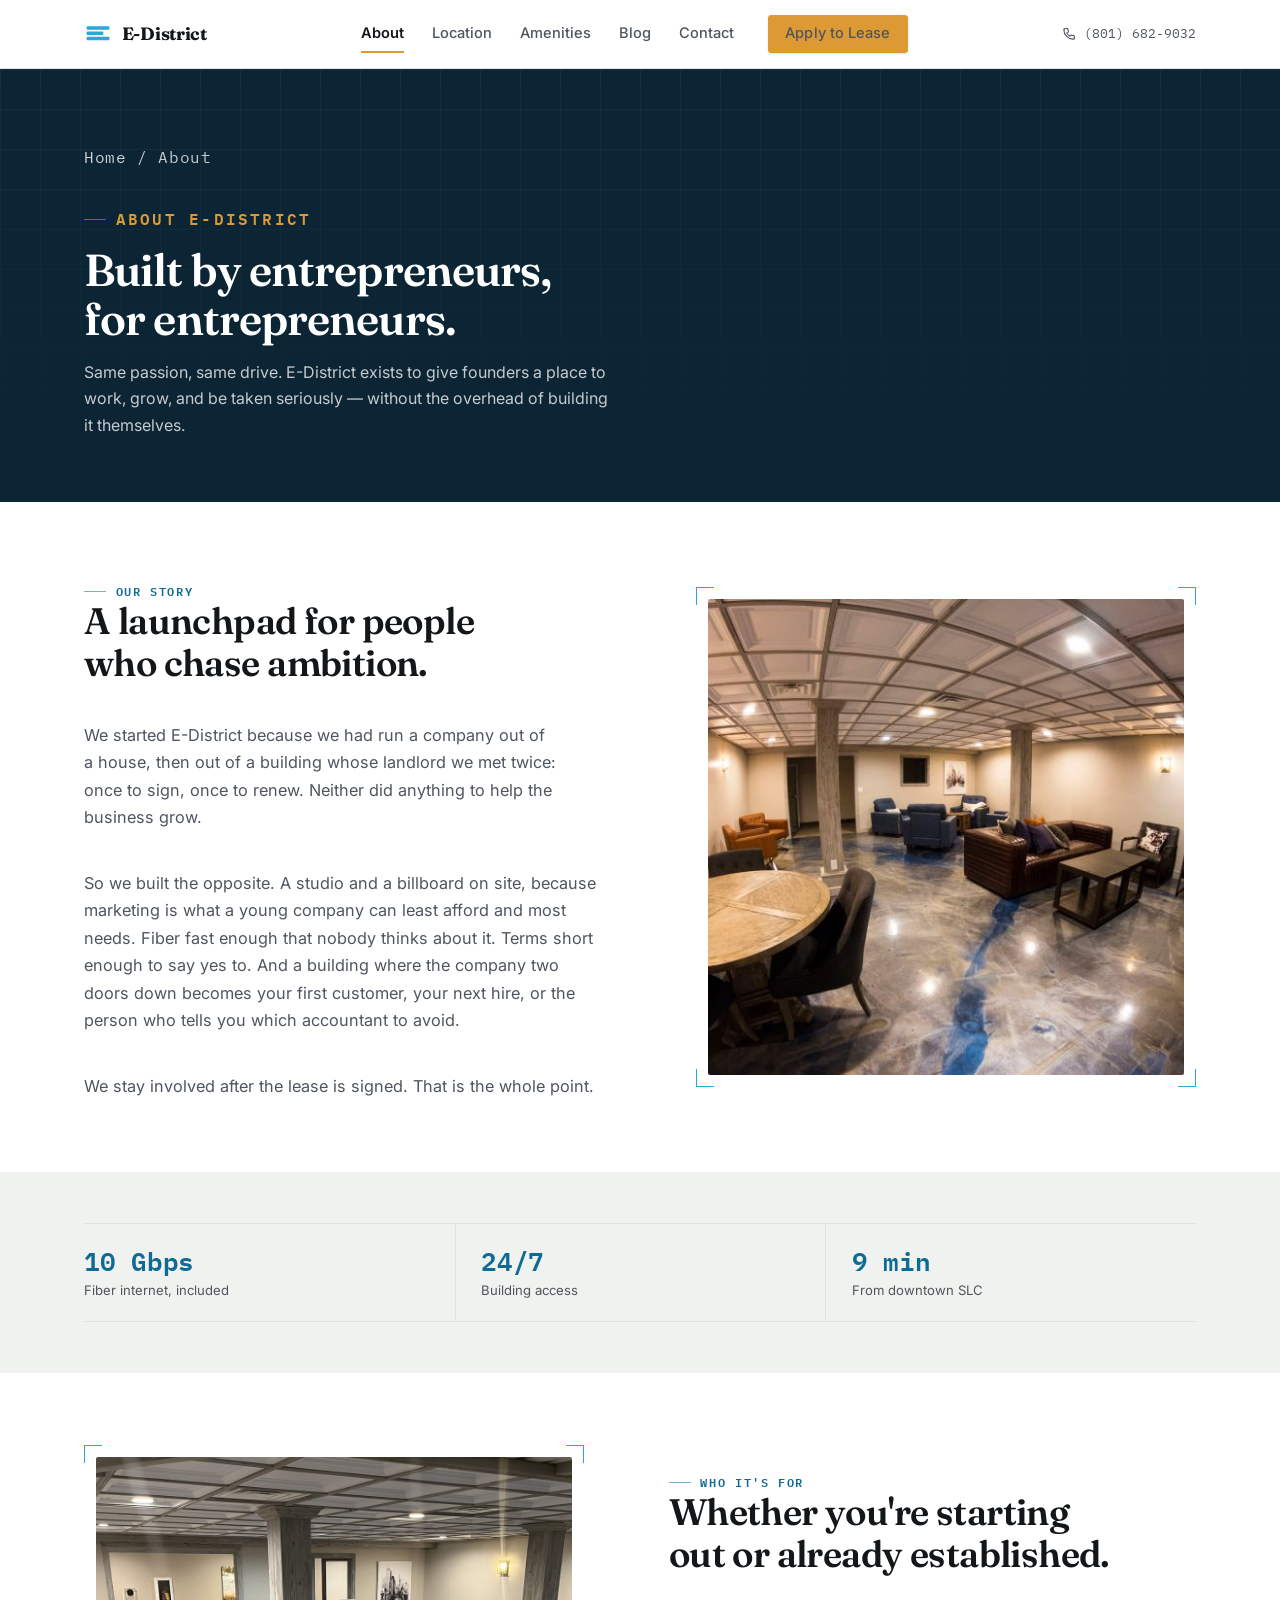
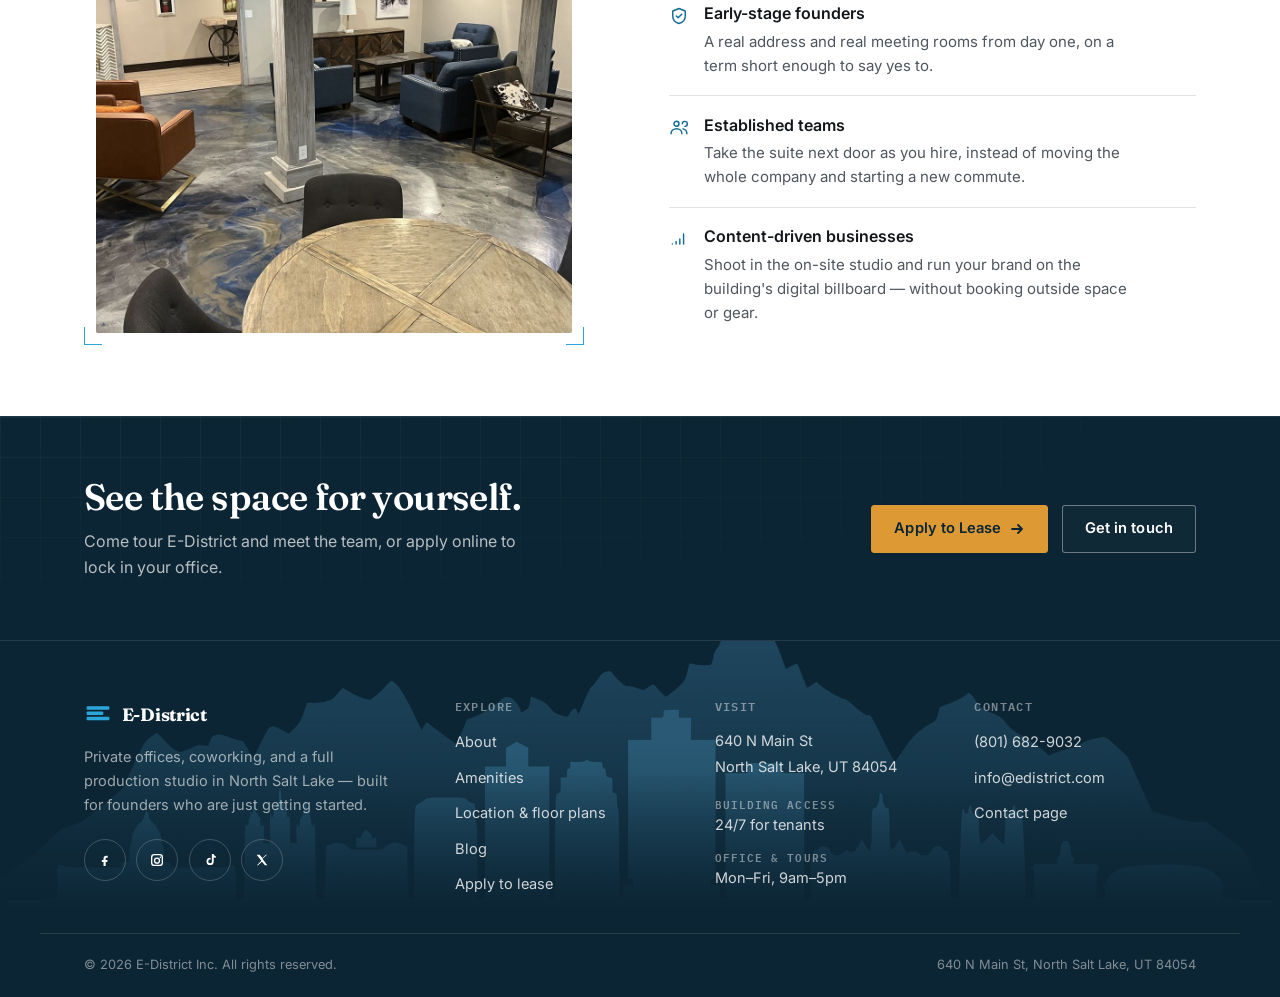
==== about/index.html @ f1ffbae7 "Initial commit: E-District v1 static site Static marketing site for E-District (edistrict.com) — pla" ====
<!DOCTYPE html>
<html lang="en">
<head>
<meta charset="UTF-8">
  <meta name="viewport" content="width=device-width, initial-scale=1.0">
  <title>About Us | E-District</title>
  <meta name="description" content="E-District was created by entrepreneurs, for entrepreneurs — a North Salt Lake launchpad with fiber internet, marketing support, and flexible-term office space.">
  <link rel="canonical" href="https://edistrict.com/about/">
  <meta property="og:type" content="website">
  <meta property="og:site_name" content="E-District">
  <meta property="og:title" content="About Us | E-District">
  <meta property="og:description" content="E-District was created by entrepreneurs, for entrepreneurs — a North Salt Lake launchpad with fiber internet, marketing support, and flexible-term office space.">
  <meta property="og:url" content="https://edistrict.com/about/">
  <meta property="og:image" content="https://edistrict.com/assets/og-image.jpg">
  <meta name="twitter:card" content="summary_large_image">
  <meta name="twitter:title" content="About Us | E-District">
  <meta name="twitter:description" content="E-District was created by entrepreneurs, for entrepreneurs — a North Salt Lake launchpad with fiber internet, marketing support, and flexible-term office space.">
  <meta name="twitter:image" content="https://edistrict.com/assets/og-image.jpg">
  <link rel="icon" href="/assets/favicon.svg" type="image/svg+xml">
  <link rel="preconnect" href="https://fonts.googleapis.com">
  <link rel="preconnect" href="https://fonts.gstatic.com" crossorigin>
  <link rel="stylesheet" href="/css/styles.css">
  <script src="/js/analytics.js" defer></script>

</head>
<body>
  <a class="skip-link" href="#main">Skip to content</a>
  <header class="site-header">
    <div class="wrap nav">
      <a class="brand" href="/">
        <svg class="brand-mark" viewBox="0 0 32 32" aria-hidden="true">
          <rect x="3" y="19" width="26" height="4" rx="1"/>
          <rect x="3" y="13" width="19" height="4" rx="1"/>
          <rect x="3" y="7" width="26" height="4" rx="1"/>
        </svg>
        <span>E-District</span>
      </a>
      <nav class="nav-links" id="nav-links" aria-label="Primary">
        <a href="/about/" aria-current="page">About</a>
        <a href="/map/">Location</a>
        <a href="/amenities/">Amenities</a>
        <a href="/blog/">Blog</a>
        <a href="/contact/">Contact</a>
        <a class="btn btn-sm btn-primary" href="https://7fvinr5e1xg.typeform.com/to/bxV5G1v6" target="_blank" rel="noopener noreferrer">Apply to Lease</a>
        <a class="nav-panel-phone" href="tel:+18016829032"><svg viewBox="0 0 24 24" fill="none" stroke="currentColor" stroke-width="1.8" stroke-linecap="round" stroke-linejoin="round" aria-hidden="true"><path d="M4 5c0-.6.4-1 1-1h3.2c.5 0 .9.3 1 .8l1 4a1 1 0 0 1-.3 1L7.6 11c1 2.3 2.9 4.2 5.2 5.2l1.2-1.3c.3-.3.7-.4 1-.3l4 1c.5.1.8.5.8 1V20c0 .6-.4 1-1 1h-1C9.6 21 3 14.4 3 6V5Z"/></svg>(801) 682-9032</a>
      </nav>
      <div class="nav-right">
        <a class="nav-phone" href="tel:+18016829032"><svg viewBox="0 0 24 24" fill="none" stroke="currentColor" stroke-width="1.8" stroke-linecap="round" stroke-linejoin="round" aria-hidden="true"><path d="M4 5c0-.6.4-1 1-1h3.2c.5 0 .9.3 1 .8l1 4a1 1 0 0 1-.3 1L7.6 11c1 2.3 2.9 4.2 5.2 5.2l1.2-1.3c.3-.3.7-.4 1-.3l4 1c.5.1.8.5.8 1V20c0 .6-.4 1-1 1h-1C9.6 21 3 14.4 3 6V5Z"/></svg>(801) 682-9032</a>
        <button class="nav-toggle" aria-expanded="false" aria-controls="nav-links" aria-label="Toggle menu">
          <span></span>
        </button>
      </div>
    </div>
  </header>
  <main id="main">
    <section class="page-hero">
      <div class="wrap page-hero-inner">
        <p class="breadcrumb"><a href="/">Home</a> / About</p>
        <p class="spec">ABOUT E-DISTRICT</p>
        <h1 class="h1 h1-page">Built by entrepreneurs, for entrepreneurs.</h1>
        <p>Same passion, same drive. E-District exists to give founders a place to work, grow, and be taken seriously — without the overhead of building it themselves.</p>
      </div>
    </section>

    <section class="section">
      <div class="wrap split">
        <div>
          <p class="spec">OUR STORY</p>
          <h2 class="h2">A launchpad for people who chase ambition.</h2>
          <p class="lede mt-lg">We started E-District because we had run a company out of a house, then out of a building whose landlord we met twice: once to sign, once to renew. Neither did anything to help the business grow.</p>
          <p class="lede mt-lg">So we built the opposite. A studio and a billboard on site, because marketing is what a young company can least afford and most needs. Fiber fast enough that nobody thinks about it. Terms short enough to say yes to. And a building where the company two doors down becomes your first customer, your next hire, or the person who tells you which accountant to avoid.</p>
          <p class="lede mt-lg">We stay involved after the lease is signed. That is the whole point.</p>
        </div>
        <div>
          <div class="frame split-media"><div class="frame-c2"></div><img src="/assets/amenities-img/lobby.jpg" alt="E-District breakout lounge with modern furniture" loading="lazy" width="900" height="675"></div>
        </div>
      </div>
    </section>

    <section class="section-tight section-alt">
      <div class="wrap">
        <div class="stat-strip light">
          <div class="stat"><div class="stat-num">10 Gbps</div><div class="stat-label">Fiber internet, included</div></div>
          <div class="stat"><div class="stat-num">24/7</div><div class="stat-label">Building access</div></div>
          <div class="stat"><div class="stat-num">9 min</div><div class="stat-label">From downtown SLC</div></div>
        </div>
      </div>
    </section>

    <section class="section">
      <div class="wrap split reverse">
        <div>
          <p class="spec">WHO IT'S FOR</p>
          <h2 class="h2">Whether you're starting out or already established.</h2>
          <div class="value-list">
            <div class="value-item">
              <svg viewBox="0 0 24 24" fill="none" stroke="currentColor" stroke-width="1.7" stroke-linecap="round" stroke-linejoin="round" aria-hidden="true"><path d="M12 3 4.5 6v6c0 4.6 3.2 7.9 7.5 9 4.3-1.1 7.5-4.4 7.5-9V6L12 3Z"/><path d="m8.7 12 2.2 2.2 4.4-4.4"/></svg>
              <div><h3>Early-stage founders</h3><p>A real address and real meeting rooms from day one, on a term short enough to say yes to.</p></div>
            </div>
            <div class="value-item">
              <svg viewBox="0 0 24 24" fill="none" stroke="currentColor" stroke-width="1.7" stroke-linecap="round" stroke-linejoin="round" aria-hidden="true"><circle cx="9" cy="8" r="3"/><path d="M2.5 20c0-3.6 2.9-6 6.5-6s6.5 2.4 6.5 6"/><path d="M16 8.2a3 3 0 1 1 3.2 3M21.5 20c0-2.9-1.9-5.1-4.6-5.8"/></svg>
              <div><h3>Established teams</h3><p>Take the suite next door as you hire, instead of moving the whole company and starting a new commute.</p></div>
            </div>
            <div class="value-item">
              <svg viewBox="0 0 24 24" fill="none" stroke="currentColor" stroke-width="1.7" stroke-linecap="round" stroke-linejoin="round" aria-hidden="true"><path d="M4 18h.01M8.5 18v-3M13 18v-6M17.5 18V6"/></svg>
              <div><h3>Content-driven businesses</h3><p>Shoot in the on-site studio and run your brand on the building&#39;s digital billboard — without booking outside space or gear.</p></div>
            </div>
          </div>
        </div>
        <div>
          <div class="frame split-media"><div class="frame-c2"></div><img src="/assets/common-area.jpg" alt="Furnished common area at E-District" loading="lazy" width="1400" height="1050"></div>
        </div>
      </div>
    </section>

    <section class="cta-band">
      <div class="wrap cta-band-inner">
        <div>
          <h2 class="h2">See the space for yourself.</h2>
          <p>Come tour E-District and meet the team, or apply online to lock in your office.</p>
        </div>
        <div class="cta-band-ctas">
          <a class="btn btn-primary" href="https://7fvinr5e1xg.typeform.com/to/bxV5G1v6" target="_blank" rel="noopener noreferrer">Apply to Lease<svg viewBox="0 0 16 16" fill="none" stroke="currentColor" stroke-width="1.8" stroke-linecap="round" stroke-linejoin="round" aria-hidden="true"><path d="M3 8h10M9 4l4 4-4 4"/></svg></a>
          <a class="btn btn-outline-light" href="/contact/">Get in touch</a>
        </div>
      </div>
    </section>

  </main>
  <footer class="site-footer">
    <img class="footer-skyline" src="/assets/skyline.png" alt="" loading="lazy" width="2000" height="877">
    <div class="wrap footer-main">
      <div class="footer-grid">
        <div class="footer-brand">
          <a class="brand" href="/">
            <svg class="brand-mark" viewBox="0 0 32 32" aria-hidden="true">
              <rect x="3" y="19" width="26" height="4" rx="1"/>
              <rect x="3" y="13" width="19" height="4" rx="1"/>
              <rect x="3" y="7" width="26" height="4" rx="1"/>
            </svg>
            <span>E-District</span>
          </a>
          <p>Private offices, coworking, and a full production studio in North Salt Lake — built for founders who are just getting started.</p>
          <div class="footer-social">
          <a href="https://www.facebook.com/EDistrictUtah/" target="_blank" rel="noopener noreferrer" aria-label="E-District on Facebook"><svg viewBox="0 0 24 24"><path d="M14.5 8.5H16V5.7c-.3 0-1.2-.1-2.3-.1-2.3 0-3.9 1.4-3.9 4v2.4H7.3v3.1h2.5V21h3.2v-5.9h2.4l.4-3.1h-2.8V10c0-.9.2-1.5 1.5-1.5Z"/></svg></a>
          <a href="https://www.instagram.com/edistrictoffices" target="_blank" rel="noopener noreferrer" aria-label="E-District on Instagram"><svg viewBox="0 0 24 24"><path d="M8 3h8a5 5 0 0 1 5 5v8a5 5 0 0 1-5 5H8a5 5 0 0 1-5-5V8a5 5 0 0 1 5-5Zm0 2a3 3 0 0 0-3 3v8a3 3 0 0 0 3 3h8a3 3 0 0 0 3-3V8a3 3 0 0 0-3-3H8Zm4 3.3A4.7 4.7 0 1 1 7.3 13 4.7 4.7 0 0 1 12 8.3Zm0 2A2.7 2.7 0 1 0 14.7 13 2.7 2.7 0 0 0 12 10.3Zm5-3.6a1.1 1.1 0 1 1-1.1 1.1 1.1 1.1 0 0 1 1.1-1.1Z"/></svg></a>
          <a href="https://www.tiktok.com/@edistrictoffices" target="_blank" rel="noopener noreferrer" aria-label="E-District on Tiktok"><svg viewBox="0 0 24 24"><path d="M15 3h2.6c.2 1.6 1.4 2.9 3.1 3.2v2.6a6 6 0 0 1-3.1-.9v6.3a5.4 5.4 0 1 1-5.4-5.4c.2 0 .5 0 .7.1v2.7a2.7 2.7 0 1 0 1.9 2.6V3Z"/></svg></a>
          <a href="https://twitter.com/EdistrictUtah" target="_blank" rel="noopener noreferrer" aria-label="E-District on Twitter"><svg viewBox="0 0 24 24"><path d="m4 4 7 9.2L4.4 20H6l5.9-5.4L16.5 20H20l-7.4-9.7L19.6 4H18l-5.4 5-4.2-5H4Z"/></svg></a>
          </div>
        </div>
        <div class="footer-col">
          <h2>Explore</h2>
          <ul>
            <li><a href="/about/">About</a></li>
            <li><a href="/amenities/">Amenities</a></li>
            <li><a href="/map/">Location &amp; floor plans</a></li>
            <li><a href="/blog/">Blog</a></li>
            <li><a href="/spaces/">Apply to lease</a></li>
          </ul>
        </div>
        <div class="footer-col">
          <h2>Visit</h2>
          <address>
            640 N Main St<br>
            North Salt Lake, UT 84054
          </address>
          <dl class="hours">
            <dt>Building access</dt><dd>24/7 for tenants</dd>
            <dt>Office &amp; tours</dt><dd>Mon–Fri, 9am–5pm</dd>
          </dl>
        </div>
        <div class="footer-col">
          <h2>Contact</h2>
          <ul>
            <li><a href="tel:+18016829032">(801) 682-9032</a></li>
            <li><a href="mailto:info@edistrict.com">info@edistrict.com</a></li>
            <li><a href="/contact/">Contact page</a></li>
          </ul>
        </div>
      </div>
    </div>
    <div class="wrap footer-bottom">
      <span>&copy; <span data-year>2026</span> E-District Inc. All rights reserved.</span>
      <span>640 N Main St, North Salt Lake, UT 84054</span>
    </div>
  </footer>
  <script src="/js/main.js"></script>
</body>
</html>
---- css/styles.css ----
/* =========================================================
   E-DISTRICT — Design System
   Blueprint-inspired: architectural precision + warm materiality
   ========================================================= */

@import url('https://fonts.googleapis.com/css2?family=Fraunces:opsz,wght@9..144,500;9..144,600;9..144,700&family=Inter:wght@400;500;600;700&family=IBM+Plex+Mono:wght@500;600&display=swap');

:root{
  /* Color */
  --ink: #14171a;
  --ink-soft: #4f565e;
  --ink-faint: #7a8088;
  --paper: #ffffff;
  --paper-alt: #eff2ee;
  --blueprint: #0f6b93;
  --blueprint-bright: #2aa7d8;
  --navy-deep: #0c2534;
  --navy-soft: #123145;
  --amber: #dd9a34;
  --amber-deep: #b87d21;
  --line: #dfe2de;
  --line-strong: #cdd2cc;
  --line-deep: rgba(255,255,255,.14);

  /* Type */
  --font-display: "Fraunces", Georgia, serif;
  --font-body: "Inter", -apple-system, BlinkMacSystemFont, "Segoe UI", sans-serif;
  --font-mono: "IBM Plex Mono", "SFMono-Regular", Menlo, monospace;

  /* Layout */
  --max: 1200px;
  --max-narrow: 780px;
  --gutter: clamp(1.25rem, 3.6vw, 2.75rem);
  --radius: 3px;
  --radius-lg: 5px;
  --header-h: 68px;

  /* Rhythm */
  --section-y: clamp(3.25rem, 5.6vw, 5.25rem);
  --section-y-tight: clamp(2.5rem, 4vw, 3.75rem);
  --frame-pad: 12px;
}

/* ---------- Reset ---------- */
*, *::before, *::after{ box-sizing: border-box; }
html{ scroll-behavior: smooth; -webkit-text-size-adjust: 100%; }
@media (prefers-reduced-motion: reduce){
  html{ scroll-behavior: auto; }
  *, *::before, *::after{ animation-duration: .001ms !important; animation-iteration-count: 1 !important; transition-duration: .001ms !important; }
}
body{
  margin: 0;
  min-height: 100vh;
  display: flex; flex-direction: column;
  font-family: var(--font-body);
  color: var(--ink);
  background: var(--paper);
  line-height: 1.62;
  -webkit-font-smoothing: antialiased;
}
img{ max-width: 100%; height: auto; display: block; }
a{ color: inherit; text-decoration: none; }
ul{ margin: 0; padding: 0; list-style: none; }
h1,h2,h3,h4{
  font-family: var(--font-display); font-weight: 600; line-height: 1.1;
  margin: 0; color: var(--ink); text-wrap: balance;
}
p{ margin: 0; text-wrap: pretty; }
button{ font-family: inherit; cursor: pointer; }
input, textarea{ font-family: inherit; font-size: 1rem; }
iframe{ max-width: 100%; }
main{ flex: 1 0 auto; }
.site-header, .site-footer{ flex: none; }

/* Visible keyboard focus everywhere */
a:focus-visible, button:focus-visible, input:focus-visible, textarea:focus-visible{
  outline: 2px solid var(--blueprint-bright);
  outline-offset: 3px;
  border-radius: 2px;
}

.skip-link{
  position: absolute; left: -9999px; top: 0; background: var(--ink); color: #fff;
  padding: .75rem 1.25rem; z-index: 200; font-family: var(--font-body); font-size: .9rem;
}
.skip-link:focus{ left: var(--gutter); top: var(--gutter); }

/* ---------- Layout helpers ---------- */
.wrap{ max-width: var(--max); margin-inline: auto; padding-inline: var(--gutter); }
.wrap-narrow{ max-width: var(--max-narrow); margin-inline: auto; padding-inline: var(--gutter); }
.section{ padding-block: var(--section-y); }
.section-tight{ padding-block: var(--section-y-tight); }
.section-alt{ background: var(--paper-alt); }

/* Hairline transition between two consecutive light sections */
.section:not(.section-alt) + .section:not(.section-alt){ border-top: 1px solid var(--line); }

.section-head{ max-width: 60ch; margin-bottom: clamp(1.85rem, 3.2vw, 2.75rem); }
.section-head .h2{ margin-top: .7rem; }
.section-head p{ color: var(--ink-soft); font-size: 1.05rem; margin-top: .9rem; max-width: 56ch; }
.section-head.center{ text-align: center; }
.section-head.center .spec{ justify-content: center; }

.h1{ font-size: clamp(2.35rem, 4.6vw, 3.7rem); line-height: 1.05; letter-spacing: -0.022em; }
.h1-page{ font-size: clamp(2rem, 3.5vw, 2.95rem); line-height: 1.08; letter-spacing: -0.02em; }
.h2{ font-size: clamp(1.72rem, 2.9vw, 2.3rem); line-height: 1.14; letter-spacing: -0.016em; }
.h3{ font-size: 1.14rem; line-height: 1.3; letter-spacing: -0.005em; }
.lede{ font-size: clamp(1.02rem, 1.25vw, 1.13rem); line-height: 1.68; color: var(--ink-soft); max-width: 52ch; }

/* Eyebrow / spec label */
.spec{
  display: inline-flex; align-items: center; gap: .6rem;
  font-family: var(--font-mono);
  font-size: .73rem; font-weight: 600;
  letter-spacing: .14em; text-transform: uppercase;
  color: var(--blueprint);
  line-height: 1.4;
}
.spec::before{
  content: ""; flex: none; width: 22px; height: 1px;
  background: currentColor; opacity: .55;
}

/* ---------- Buttons ---------- */
.btn{
  display: inline-flex; align-items: center; justify-content: center; gap: .5rem;
  font-family: var(--font-body); font-weight: 600; font-size: .92rem;
  letter-spacing: .002em;
  min-height: 46px;
  padding: .7rem 1.4rem;
  border-radius: var(--radius);
  border: 1.5px solid transparent;
  transition: background-color .16s ease, color .16s ease, border-color .16s ease, box-shadow .16s ease, transform .12s ease;
  white-space: nowrap;
}
.btn:active{ transform: translateY(1px); }
.btn-lg{ min-height: 52px; font-size: .97rem; padding: .8rem 1.7rem; }
.btn-sm{ min-height: 38px; font-size: .86rem; padding: .45rem 1.05rem; }
.btn-primary{
  background: var(--amber); color: var(--navy-deep); border-color: var(--amber);
  box-shadow: 0 1px 2px rgba(12,37,52,.14);
}
.btn-primary:hover{ background: var(--amber-deep); border-color: var(--amber-deep); box-shadow: 0 4px 14px rgba(184,125,33,.28); }
.btn-outline{ background: transparent; color: var(--ink); border-color: var(--line-strong); }
.btn-outline:hover{ background: var(--ink); color: #fff; border-color: var(--ink); }
.btn-outline-light{ background: rgba(255,255,255,.02); color: #fff; border-color: rgba(255,255,255,.38); }
.btn-outline-light:hover{ background: #fff; color: var(--navy-deep); border-color: #fff; }
.btn-ghost{
  background: transparent; color: var(--blueprint);
  padding-inline: 0; border: none; min-height: 0;
}
.btn-ghost:hover{ color: var(--blueprint-bright); }
.btn-ghost svg{ transition: transform .16s ease; }
.btn-ghost:hover svg{ transform: translateX(3px); }
.btn svg{ width: 16px; height: 16px; flex: none; }

.btn-row{ display: flex; gap: .85rem; flex-wrap: wrap; align-items: center; }

/* ---------- Header / Nav ---------- */
/* Note: backdrop-filter lives on a ::before layer, not on .site-header itself.
   filter/backdrop-filter on an ancestor becomes a containing block for
   position:fixed descendants (e.g. the mobile .nav-links panel), which would
   pull that panel into the header's small blurred compositing layer and make
   it translucent. Keeping .site-header filter-free avoids that. */
.site-header{
  position: sticky; top: 0; z-index: 100;
  border-bottom: 1px solid var(--line);
  transition: border-color .2s ease;
}
.site-header::before{
  content: "";
  position: absolute; inset: 0; z-index: -1;
  background: rgba(255,255,255,.9);
  backdrop-filter: saturate(150%) blur(10px);
  transition: box-shadow .2s ease;
}
.site-header.is-scrolled::before{ box-shadow: 0 1px 18px rgba(12,37,52,.09); }

.nav{
  display: flex; align-items: center; justify-content: space-between;
  gap: 1.5rem;
  min-height: var(--header-h);
}
.brand{
  display: flex; align-items: center; gap: .6rem;
  font-family: var(--font-display); font-weight: 700; font-size: 1.12rem;
  letter-spacing: -0.015em; color: var(--ink); flex: none;
}
.brand-mark{ width: 28px; height: 28px; flex: none; }
.brand-mark rect{ fill: var(--blueprint-bright); }

.nav-links{ display: flex; align-items: center; gap: 1.75rem; }
.nav-links a{
  font-size: .915rem; font-weight: 500; color: var(--ink-soft);
  position: relative; padding-block: .35rem;
  transition: color .15s ease;
}
.nav-links a:hover{ color: var(--ink); }
.nav-links a::after{
  content: ""; position: absolute; left: 0; right: 0; bottom: -2px; height: 2px;
  background: var(--amber); transform: scaleX(0); transform-origin: left;
  transition: transform .18s ease;
}
.nav-links a:hover::after{ transform: scaleX(1); }
.nav-links a[aria-current="page"]{ color: var(--ink); font-weight: 600; }
.nav-links a[aria-current="page"]::after{ transform: scaleX(1); }
.nav-links .btn::after{ display: none; }
.nav-links .btn{ margin-left: .35rem; }

.nav-right{ display: flex; align-items: center; gap: 1.25rem; flex: none; }
.nav-phone{
  font-family: var(--font-mono); font-size: .84rem; color: var(--ink-soft);
  display: flex; align-items: center; gap: .45rem; white-space: nowrap;
  transition: color .15s ease;
}
.nav-phone:hover{ color: var(--ink); }
.nav-phone svg{ width: 15px; height: 15px; flex: none; }

.nav-toggle{
  display: none; background: none; border: none; padding: .4rem;
  width: 42px; height: 42px; align-items: center; justify-content: center;
  margin-right: -.4rem;
}
.nav-toggle span, .nav-toggle span::before, .nav-toggle span::after{
  content: ""; display: block; width: 22px; height: 2px; background: var(--ink); position: relative;
  transition: transform .2s ease, opacity .2s ease;
}
.nav-toggle span::before{ position: absolute; top: -7px; }
.nav-toggle span::after{ position: absolute; top: 7px; }
.nav-toggle[aria-expanded="true"] span{ background: transparent; }
.nav-toggle[aria-expanded="true"] span::before{ transform: translateY(7px) rotate(45deg); }
.nav-toggle[aria-expanded="true"] span::after{ transform: translateY(-7px) rotate(-45deg); }

@media (max-width: 1000px){
  .nav-links{ gap: 1.35rem; }
  .nav-links a{ font-size: .88rem; }
}
@media (max-width: 900px){
  :root{ --header-h: 62px; }
  .nav-links{
    position: fixed; inset: var(--header-h) 0 0 0; background: var(--paper);
    flex-direction: column; align-items: stretch; gap: 0;
    padding: 1.25rem var(--gutter) 2rem;
    overflow-y: auto;
    transform: translateY(-8px); opacity: 0; visibility: hidden;
    transition: opacity .18s ease, transform .18s ease, visibility .18s;
    border-top: 1px solid var(--line);
  }
  .nav-links.is-open{ transform: translateY(0); opacity: 1; visibility: visible; }
  .nav-links a{
    width: 100%; padding-block: .95rem; font-size: 1.02rem; font-weight: 500;
    color: var(--ink); border-bottom: 1px solid var(--line);
  }
  .nav-links a::after{ display: none; }
  .nav-links a[aria-current="page"]{ color: var(--blueprint); }
  .nav-links .btn{ margin: 1.35rem 0 0; width: 100%; }
  .nav-phone{ display: none; }
  .nav-toggle{ display: flex; }
}

/* ---------- Blueprint grid backdrop (shared) ---------- */
.grid-bg::before{
  content: "";
  position: absolute; inset: 0; pointer-events: none;
  background-image:
    linear-gradient(rgba(255,255,255,.05) 1px, transparent 1px),
    linear-gradient(90deg, rgba(255,255,255,.05) 1px, transparent 1px);
  background-size: 44px 44px;
  mask-image: linear-gradient(180deg, rgba(0,0,0,.9), rgba(0,0,0,.12) 78%);
}

/* ---------- Hero ---------- */
.hero{
  position: relative;
  background: var(--navy-deep);
  color: #fff;
  overflow: hidden;
}
.hero::before{
  content: "";
  position: absolute; inset: 0; pointer-events: none;
  background-image:
    linear-gradient(rgba(255,255,255,.055) 1px, transparent 1px),
    linear-gradient(90deg, rgba(255,255,255,.055) 1px, transparent 1px);
  background-size: 44px 44px;
  mask-image: linear-gradient(180deg, rgba(0,0,0,.9), rgba(0,0,0,.1) 78%);
}
.hero-grid{
  position: relative;
  display: grid;
  grid-template-columns: minmax(0, 1.06fr) minmax(0, .94fr);
  gap: clamp(2.25rem, 4.5vw, 4.5rem);
  align-items: center;
  padding-block: clamp(2.75rem, 5.2vw, 4.5rem) clamp(2.5rem, 4.4vw, 3.75rem);
}
.hero h1{ color: #fff; margin-top: .95rem; }
.hero .spec{ color: var(--amber); }
.hero .lede{ color: rgba(255,255,255,.76); margin-top: 1.05rem; max-width: 50ch; }
.hero-ctas{ display: flex; gap: .85rem; margin-top: 1.9rem; flex-wrap: wrap; }
.hero-figure{
  position: relative; width: 100%; max-width: 430px;
  margin-inline-start: auto;
}
/* The hero photo carries its own blueprint-blue rounded frame, so it is used
   flat here rather than inside the corner-mark .frame motif. */
.hero-photo{
  width: 100%; height: auto; border-radius: 4px;
}
.hero-badge{
  position: absolute; left: -1.35rem; bottom: -1rem;
  background: var(--amber); color: var(--navy-deep);
  padding: .8rem 1.05rem; border-radius: var(--radius);
  font-family: var(--font-mono); font-size: .71rem; letter-spacing: .04em;
  text-transform: uppercase; line-height: 1.5;
  box-shadow: 0 16px 36px rgba(0,0,0,.38);
  max-width: 200px; margin: 0;
}
.hero-badge strong{
  display: block; margin-top: .15rem;
  font-family: var(--font-display); font-size: 1.32rem; font-weight: 700;
  letter-spacing: -0.01em; text-transform: none;
}

@media (max-width: 940px){
  .hero-grid{
    grid-template-columns: 1fr;
    gap: clamp(1.75rem, 4vw, 2.5rem);
    padding-block: clamp(2rem, 5vw, 2.75rem) clamp(2rem, 4vw, 2.75rem);
  }
  .hero-figure{ order: -1; max-width: min(400px, 62%); margin-inline: auto; }
  .hero-badge{ left: -.75rem; bottom: -.85rem; }
  .hero h1{ margin-top: .8rem; }
}
@media (max-width: 560px){
  .hero-figure{ max-width: min(300px, 80%); margin-inline: auto; }
  .hero-ctas .btn{ flex: 1 1 auto; }
  .hero-badge{ max-width: 172px; padding: .7rem .9rem; font-size: .68rem; }
  .hero-badge strong{ font-size: 1.15rem; }
}

/* Simple (non-photo) page hero for interior pages */
.page-hero{
  background: var(--navy-deep); color: #fff; position: relative; overflow: hidden;
}
.page-hero::before{
  content: "";
  position: absolute; inset: 0; pointer-events: none;
  background-image:
    linear-gradient(rgba(255,255,255,.05) 1px, transparent 1px),
    linear-gradient(90deg, rgba(255,255,255,.05) 1px, transparent 1px);
  background-size: 40px 40px;
  mask-image: linear-gradient(180deg, rgba(0,0,0,.85), rgba(0,0,0,.08) 82%);
}
/* .page-hero-inner also carries .wrap, so it must keep the wrap width and
   constrain its children instead — otherwise it centres and falls out of
   alignment with every other section on the page. */
.page-hero-inner{
  position: relative;
  padding-block: clamp(2.5rem, 4.6vw, 4rem) clamp(2.75rem, 5vw, 4.25rem);
}
.page-hero-inner > *{ max-width: 720px; }
.page-hero .spec{ color: var(--amber); }
.page-hero h1{ color: #fff; margin-top: .85rem; }
.page-hero p{
  color: rgba(255,255,255,.76); margin-top: 1rem;
  font-size: clamp(1rem, 1.2vw, 1.09rem); line-height: 1.65; max-width: 56ch;
}
.breadcrumb{
  font-family: var(--font-mono); font-size: .75rem; letter-spacing: .04em;
  color: rgba(255,255,255,.5); margin-bottom: 1.25rem;
}
.breadcrumb a{ color: rgba(255,255,255,.8); }
.breadcrumb a:hover{ color: var(--amber); }

/* ---------- Corner-mark photo frame (signature motif) ---------- */
.frame{
  position: relative;
  padding: var(--frame-pad);
  width: 100%;
}
.frame::before, .frame::after,
.frame .frame-c2::before, .frame .frame-c2::after{
  content: ""; position: absolute; width: 18px; height: 18px; pointer-events: none;
}
.frame::before{ top: 0; left: 0; border-top: 1.5px solid var(--blueprint-bright); border-left: 1.5px solid var(--blueprint-bright); }
.frame::after{ bottom: 0; right: 0; border-bottom: 1.5px solid var(--blueprint-bright); border-right: 1.5px solid var(--blueprint-bright); }
.frame-c2{ position: absolute; inset: 0; }
.frame-c2::before{ top: 0; right: 0; border-top: 1.5px solid var(--blueprint-bright); border-right: 1.5px solid var(--blueprint-bright); }
.frame-c2::after{ bottom: 0; left: 0; border-bottom: 1.5px solid var(--blueprint-bright); border-left: 1.5px solid var(--blueprint-bright); }
.frame img{
  width: 100%; height: 100%;
  object-fit: cover; object-position: center;
  border-radius: 2px; background: var(--paper-alt);
}
.frame.dark::before, .frame.dark::after,
.frame.dark .frame-c2::before, .frame.dark .frame-c2::after{ border-color: var(--amber); }

/* ---------- Stat / spec strip ---------- */
.stat-strip{
  position: relative;
  display: grid; grid-template-columns: repeat(4, minmax(0, 1fr));
  border-top: 1px solid var(--line-deep); border-bottom: 1px solid var(--line-deep);
}
.stat{
  padding: 1.3rem clamp(.9rem, 2vw, 1.6rem);
  border-left: 1px solid var(--line-deep);
}
.stat:first-child{ border-left: none; padding-left: 0; }
.stat-num{
  font-family: var(--font-mono); font-weight: 600;
  font-size: clamp(1.25rem, 2vw, 1.65rem); letter-spacing: -0.01em;
  color: var(--amber); line-height: 1.2;
}
.stat-label{ font-size: .82rem; line-height: 1.45; color: rgba(255,255,255,.68); margin-top: .35rem; }
.stat-strip.light{ border-color: var(--line); }
.stat-strip.light .stat{ border-color: var(--line); }
.stat-strip.light .stat-num{ color: var(--blueprint); }
.stat-strip.light .stat-label{ color: var(--ink-soft); }
@media (max-width: 760px){
  .stat-strip{ grid-template-columns: repeat(2, minmax(0, 1fr)); }
  .stat{ padding-block: 1.05rem; }
  .stat:nth-child(3){ border-left: none; padding-left: 0; }
  .stat:nth-child(n+3){ border-top: 1px solid var(--line-deep); }
  .stat-strip.light .stat:nth-child(n+3){ border-top-color: var(--line); }
}

/* ---------- Value list ---------- */
.value-list{ display: flex; flex-direction: column; gap: 1.1rem; margin-top: 1.75rem; }
.value-item{
  display: flex; gap: .95rem; align-items: flex-start;
  padding-bottom: 1.1rem; border-bottom: 1px solid var(--line);
}
.value-item:last-child{ border-bottom: none; padding-bottom: 0; }
.value-item svg{ width: 20px; height: 20px; flex: none; margin-top: .22rem; color: var(--blueprint); }
.value-item h3{ font-family: var(--font-body); font-weight: 600; font-size: 1rem; line-height: 1.4; }
.value-item p{ color: var(--ink-soft); margin-top: .3rem; font-size: .94rem; line-height: 1.6; max-width: 48ch; }

/* ---------- Two-col feature ---------- */
.split{
  display: grid;
  grid-template-columns: minmax(0, 1fr) minmax(0, 1fr);
  gap: clamp(2.25rem, 4.5vw, 4rem);
  align-items: center;
}
.split-media{
  aspect-ratio: 1 / 1;
  width: 100%; max-width: 500px;
  margin-inline-start: auto;
}
.split.reverse .split-media{ order: 2; margin-inline: 0 auto; }
@media (max-width: 1100px){
  .split-media{ aspect-ratio: 5 / 4; }
}
@media (max-width: 900px){
  .split{ grid-template-columns: 1fr; gap: clamp(1.75rem, 4vw, 2.5rem); }
  .split.reverse .split-media{ order: -1; }
  .split-media{ aspect-ratio: 16 / 9; max-width: 100%; margin-inline: 0; }
}

/* ---------- Card grids ---------- */
.grid-3{
  display: grid; grid-template-columns: repeat(3, minmax(0, 1fr));
  gap: clamp(1.6rem, 2.6vw, 2.25rem) clamp(1.5rem, 2.4vw, 2.1rem);
}
@media (max-width: 900px){ .grid-3{ grid-template-columns: repeat(2, minmax(0, 1fr)); } }
@media (max-width: 600px){ .grid-3{ grid-template-columns: 1fr; gap: 2rem; } }

.amenity-card{ display: flex; flex-direction: column; --frame-pad: 10px; }
.amenity-card .frame{ aspect-ratio: 3 / 2; }
.amenity-card :is(h2, h3){ margin-top: 1.05rem; font-size: 1.08rem; }
.amenity-card p{ color: var(--ink-soft); margin-top: .45rem; font-size: .93rem; line-height: 1.6; max-width: 40ch; }
.amenity-photo{ aspect-ratio: 3 / 2; }

/* ---------- Quotes ---------- */
.quote-grid{
  display: grid; grid-template-columns: repeat(3, minmax(0, 1fr));
  gap: clamp(1.75rem, 3vw, 2.5rem);
}
@media (max-width: 900px){ .quote-grid{ grid-template-columns: 1fr; gap: 1.75rem; } }
.quote-card{
  border-top: 2px solid var(--blueprint-bright);
  padding-top: 1.35rem;
  display: flex; flex-direction: column;
}
.quote-card p{
  font-family: var(--font-display); font-weight: 500;
  font-size: 1.09rem; line-height: 1.55; color: var(--ink);
  letter-spacing: -0.008em; flex: 1;
}
.quote-card cite{
  display: block; margin-top: 1.15rem; font-style: normal;
  font-family: var(--font-mono); font-size: .78rem; letter-spacing: .05em;
  text-transform: uppercase; color: var(--ink-faint);
}

/* ---------- CTA band ---------- */
.cta-band{
  background: var(--navy-deep); color: #fff; position: relative; overflow: hidden;
  border-top: 1px solid rgba(255,255,255,.08);
}
.cta-band::before{
  content: "";
  position: absolute; inset: 0; pointer-events: none;
  background-image: linear-gradient(rgba(255,255,255,.045) 1px, transparent 1px), linear-gradient(90deg, rgba(255,255,255,.045) 1px, transparent 1px);
  background-size: 40px 40px;
  mask-image: radial-gradient(120% 130% at 15% 0%, rgba(0,0,0,.95), rgba(0,0,0,.05) 72%);
}
.cta-band-inner{
  position: relative;
  display: flex; align-items: center; justify-content: space-between;
  gap: clamp(1.75rem, 4vw, 3.5rem); flex-wrap: wrap;
  padding-block: clamp(2.75rem, 4.6vw, 3.9rem);
}
.cta-band h2{ color: #fff; max-width: 22ch; }
.cta-band p{ color: rgba(255,255,255,.7); margin-top: .7rem; max-width: 44ch; font-size: 1rem; line-height: 1.62; }
.cta-band-ctas{ display: flex; gap: .85rem; flex-wrap: wrap; }
@media (max-width: 700px){
  .cta-band-ctas{ width: 100%; }
  .cta-band-ctas .btn{ flex: 1 1 auto; }
}

/* ---------- Footer ---------- */
.site-footer{
  background: var(--navy-deep); color: rgba(255,255,255,.82);
  position: relative; overflow: hidden;
  border-top: 1px solid rgba(255,255,255,.1);
}
/* Decorative skyline sits BEHIND the footer content so it costs no vertical space */
.footer-skyline{
  position: absolute; top: 0; left: 50%; transform: translateX(-50%);
  width: 100%; min-width: 900px;
  height: clamp(150px, 22vw, 280px);
  object-fit: cover; object-position: 50% 14%;
  opacity: .8; pointer-events: none; user-select: none;
  -webkit-mask-image: linear-gradient(180deg, #000 0%, #000 46%, transparent 97%);
          mask-image: linear-gradient(180deg, #000 0%, #000 46%, transparent 97%);
}
.footer-main{ position: relative; padding-block: clamp(2.75rem, 4.6vw, 3.75rem) 2.25rem; }
.footer-grid{
  display: grid;
  grid-template-columns: minmax(0, 1.5fr) repeat(3, minmax(0, 1fr));
  gap: clamp(1.75rem, 3vw, 2.75rem);
}
@media (max-width: 860px){
  .footer-grid{ grid-template-columns: repeat(3, minmax(0, 1fr)); gap: 2.25rem 1.5rem; }
  .footer-brand{ grid-column: 1 / -1; }
}
@media (max-width: 560px){
  .footer-grid{ grid-template-columns: repeat(2, minmax(0, 1fr)); gap: 2rem 1.25rem; }
}
.footer-brand .brand{ color: #fff; }
.footer-brand p{ margin-top: 1rem; font-size: .91rem; line-height: 1.65; color: rgba(255,255,255,.6); max-width: 34ch; }
.footer-social{ display: flex; gap: .65rem; margin-top: 1.35rem; }
.footer-social a{
  width: 42px; height: 42px; border: 1px solid rgba(255,255,255,.2); border-radius: 50%;
  display: flex; align-items: center; justify-content: center;
  transition: border-color .15s, background-color .15s, transform .15s;
}
.footer-social a:hover{ background: var(--amber); border-color: var(--amber); }
.footer-social svg{ width: 16px; height: 16px; fill: #fff; }
.footer-social a:hover svg{ fill: var(--navy-deep); }
.footer-col h2{
  font-family: var(--font-mono); font-size: .72rem; letter-spacing: .12em;
  color: rgba(255,255,255,.45); text-transform: uppercase; margin: 0 0 1.05rem;
  font-weight: 600;
}
.footer-col ul{ display: flex; flex-direction: column; gap: .6rem; }
.footer-col a{ font-size: .91rem; color: rgba(255,255,255,.8); transition: color .15s ease; }
.footer-col a:hover{ color: var(--amber); }
.footer-col address{ font-style: normal; font-size: .91rem; line-height: 1.75; color: rgba(255,255,255,.8); }
.footer-bottom{
  position: relative;
  border-top: 1px solid rgba(255,255,255,.12);
  padding-block: 1.3rem;
  display: flex; justify-content: space-between; gap: .75rem 1.5rem; flex-wrap: wrap;
  font-size: .8rem; color: rgba(255,255,255,.48);
}

/* ---------- Map / embed ---------- */
.map-embed{
  position: relative; width: 100%; aspect-ratio: 4 / 3;
  border: 1px solid var(--line); border-radius: var(--radius); overflow: hidden;
  background: var(--paper-alt);
}
.map-embed iframe{ position: absolute; inset: 0; width: 100%; height: 100%; border: 0; }
.map-embed-wide{ aspect-ratio: 21 / 9; max-height: 460px; }
@media (max-width: 860px){
  .map-embed{ aspect-ratio: 4 / 3; }
  .map-embed-wide{ aspect-ratio: 16 / 10; max-height: 340px; }
}

/* ---------- Floor plans ---------- */
.floor-tabs{ display: flex; gap: .5rem; margin-bottom: 1.35rem; flex-wrap: wrap; }
.floor-tab{
  font-family: var(--font-mono); font-size: .82rem; letter-spacing: .04em;
  padding: .55rem 1.1rem; min-height: 40px;
  border: 1px solid var(--line-strong); background: transparent; color: var(--ink-soft);
  border-radius: var(--radius);
  transition: background-color .15s, color .15s, border-color .15s;
}
.floor-tab:hover{ border-color: var(--ink); color: var(--ink); }
.floor-tab[aria-selected="true"]{ background: var(--ink); color: #fff; border-color: var(--ink); }
.floor-stage{
  border: 1px solid var(--line); border-radius: var(--radius);
  background: var(--paper);
  padding: clamp(1rem, 2.5vw, 1.75rem);
  /* A fixed stage height keeps both plans in the same box, so switching
     floors never shifts the page. */
  height: clamp(230px, 33vw, 480px);
}
.floor-panel{ display: none; height: 100%; }
.floor-panel.is-active{ display: grid; place-items: center; }
.floor-panel img{
  width: auto; height: auto;
  max-width: 100%; max-height: 100%;
  margin-inline: auto; object-fit: contain;
}
.floor-note{ font-family: var(--font-mono); font-size: .76rem; color: var(--ink-faint); margin-top: 1rem; letter-spacing: .03em; }

/* ---------- Contact ---------- */
.contact-grid{
  display: grid; grid-template-columns: minmax(0, .95fr) minmax(0, 1.05fr);
  gap: clamp(2rem, 4vw, 3.5rem);
  align-items: start;
}
@media (max-width: 860px){ .contact-grid{ grid-template-columns: 1fr; } }
.contact-list{ display: flex; flex-direction: column; gap: 1.35rem; margin-top: 1.75rem; }
.contact-list > div{ padding-bottom: 1.35rem; border-bottom: 1px solid var(--line); }
.contact-list > div:last-child{ border-bottom: none; padding-bottom: 0; }
.contact-list dt{
  font-family: var(--font-mono); font-size: .73rem; letter-spacing: .12em;
  text-transform: uppercase; color: var(--ink-faint); font-weight: 600;
}
.contact-list dd{
  margin: .45rem 0 0; font-size: 1.08rem; line-height: 1.5;
  font-family: var(--font-display); font-weight: 600; letter-spacing: -0.01em;
}
.contact-list dd a{ transition: color .15s ease; }
.contact-list dd a:hover{ color: var(--blueprint); }
.contact-list dd.plain{ font-family: var(--font-body); font-weight: 500; font-size: 1rem; }

/* ---------- Steps ---------- */
.step-list{ display: grid; grid-template-columns: repeat(3, minmax(0, 1fr)); gap: clamp(1.5rem, 3vw, 2.25rem); }
@media (max-width: 780px){ .step-list{ grid-template-columns: 1fr; gap: 1.35rem; } }
.step{ border-top: 2px solid var(--line-strong); padding-top: 1.1rem; }
.step-num{ font-family: var(--font-mono); font-size: .78rem; letter-spacing: .12em; color: var(--blueprint); font-weight: 600; }
.step h3{ margin-top: .5rem; font-size: 1.06rem; }
.step p{ color: var(--ink-soft); font-size: .93rem; line-height: 1.6; margin-top: .4rem; }

/* ---------- Blog ---------- */
.post-grid{
  display: grid; grid-template-columns: repeat(3, minmax(0, 1fr));
  gap: clamp(1.85rem, 3vw, 2.5rem) clamp(1.5rem, 2.4vw, 2.1rem);
}
@media (max-width: 900px){ .post-grid{ grid-template-columns: repeat(2, minmax(0, 1fr)); } }
@media (max-width: 600px){ .post-grid{ grid-template-columns: 1fr; gap: 2rem; } }
.post-card{ display: flex; flex-direction: column; height: 100%; --frame-pad: 10px; }
.post-card .frame{ aspect-ratio: 3 / 2; overflow: hidden; }
.post-card .frame img{ transition: transform .35s ease; }
.post-card:hover .frame img{ transform: scale(1.03); }
.post-meta{
  font-family: var(--font-mono); font-size: .74rem; letter-spacing: .07em;
  text-transform: uppercase; color: var(--blueprint); margin-top: 1rem;
}
.post-card :is(h2, h3){ margin-top: .5rem; font-size: 1.06rem; line-height: 1.32; }
.post-card:hover :is(h2, h3){ color: var(--blueprint); }
.post-card p{ color: var(--ink-soft); font-size: .91rem; line-height: 1.6; margin-top: .45rem; max-width: 42ch; }

.featured-post{
  display: grid; grid-template-columns: minmax(0, 1.05fr) minmax(0, .95fr);
  gap: clamp(2rem, 4vw, 3.5rem); align-items: center;
}
@media (max-width: 860px){
  .featured-post{ grid-template-columns: 1fr; gap: 1.75rem; }
  .featured-post .post-card .frame{ aspect-ratio: 16 / 9; }
}
.featured-post .post-card{ --frame-pad: 12px; }
.featured-post .post-card .frame{ aspect-ratio: 4 / 3; }
.featured-post .post-meta{ margin-top: 0; }
.featured-post :is(h2, h3){ font-family: var(--font-display); font-size: clamp(1.45rem, 2.4vw, 1.95rem); line-height: 1.16; letter-spacing: -0.015em; margin-top: .7rem; }
.featured-post .featured-excerpt{ color: var(--ink-soft); margin-top: .85rem; font-size: 1.03rem; line-height: 1.65; max-width: 46ch; }

.filter-row{ display: flex; gap: .5rem; flex-wrap: wrap; margin-bottom: clamp(1.85rem, 3vw, 2.5rem); }
.filter-btn{
  font-family: var(--font-mono); font-size: .78rem; letter-spacing: .04em;
  padding: .45rem 1rem; min-height: 36px;
  border: 1px solid var(--line-strong); background: transparent; color: var(--ink-soft);
  border-radius: 999px;
  transition: background-color .15s, color .15s, border-color .15s;
}
.filter-btn:hover{ border-color: var(--ink); color: var(--ink); }
.filter-btn[aria-pressed="true"]{ background: var(--ink); color: #fff; border-color: var(--ink); }
.post-card[hidden], [data-category][hidden]{ display: none; }

.post-body{ max-width: 66ch; margin-inline: auto; }
.post-body p{ margin-top: 1.25rem; color: var(--ink-soft); font-size: 1.05rem; line-height: 1.75; }
.post-body > p:first-of-type{ font-size: 1.15rem; line-height: 1.65; color: var(--ink); }
.post-body h2{ margin-top: 2.4rem; font-size: clamp(1.3rem, 2vw, 1.55rem); letter-spacing: -0.012em; }
.post-body h2 + p{ margin-top: .85rem; }
.post-body ul{ margin-top: 1.1rem; padding-left: 1.25rem; list-style: disc; }
.post-body li{ margin-top: .5rem; color: var(--ink-soft); line-height: 1.7; }
.post-hero-img{
  margin-top: 0; margin-bottom: 2.25rem;
  aspect-ratio: 16 / 9; max-height: 420px;
}
.post-share{
  display: flex; align-items: center; gap: 1.15rem; flex-wrap: wrap;
  margin-top: 2.75rem; padding-top: 1.75rem; border-top: 1px solid var(--line);
}

/* ---------- Utility ---------- */
.mt-lg{ margin-top: clamp(1.75rem, 3vw, 2.5rem); }
.mt-md{ margin-top: 1.25rem; }
.center{ text-align: center; margin-inline: auto; }
.text-center .lede{ margin-inline: auto; }
.sr-only{ position: absolute; width: 1px; height: 1px; padding: 0; margin: -1px; overflow: hidden; clip: rect(0,0,0,0); border: 0; }

/* ---------- Split order (media wrapper is not a direct grid child) ---------- */
.split.reverse > *:last-child{ order: -1; }
@media (max-width: 900px){
  .split.reverse > *:last-child{ order: 0; }
}

/* ---------- Centered page hero (404) ---------- */
.page-hero-center{ display: flex; align-items: center; min-height: 52vh; }
.page-hero-center .page-hero-inner{ padding-block: clamp(3rem, 6vw, 4.5rem); }

/* ---------- Editorial refinements ---------- */
/* Post hero breaks out wider than the reading measure */
.post-hero-img{
  max-width: none;
  width: min(920px, calc(100vw - 2 * var(--gutter)));
  position: relative; left: 50%; transform: translateX(-50%);
}
@media (max-width: 860px){
  .post-hero-img{ aspect-ratio: 16 / 10; }
}

/* Card imagery stays compact when columns stack */
@media (max-width: 640px){
  .amenity-card .frame,
  .post-card .frame{ aspect-ratio: 16 / 9; }
  .featured-post .post-card .frame{ aspect-ratio: 16 / 10; }
}

/* ---------- Grid column counts: avoid orphan cards on tablet ----------
   A three-item grid keeps three columns down to 640px so it never leaves a
   lone card in a half-empty row; grids with four or more items drop to two.  */
@media (max-width: 900px) and (min-width: 641px){
  .grid-3, .post-grid{ grid-template-columns: repeat(3, minmax(0, 1fr)); gap: 1.6rem 1.25rem; }
  .grid-3:has(> :nth-child(4)),
  .post-grid:has(> :nth-child(4)){ grid-template-columns: repeat(2, minmax(0, 1fr)); gap: 2rem 1.75rem; }
  .amenity-card :is(h2, h3), .post-card :is(h2, h3){ font-size: 1rem; }
  .amenity-card p, .post-card p{ font-size: .88rem; }
}
@media (max-width: 640px) and (min-width: 521px){
  .grid-3, .post-grid{ grid-template-columns: repeat(2, minmax(0, 1fr)); gap: 1.85rem 1.5rem; }
}
@media (max-width: 520px){
  .grid-3, .post-grid{ grid-template-columns: 1fr; gap: 2rem; }
}
@media (min-width: 721px) and (max-width: 900px){
  .quote-grid{ grid-template-columns: repeat(3, minmax(0, 1fr)); gap: 1.5rem; }
  .quote-card p{ font-size: 1rem; }
}

/* ---------- Mobile nav panel extras ---------- */
.nav-panel-phone{ display: none; }
@media (max-width: 900px){
  .nav-links .btn{ min-height: 50px; font-size: .95rem; }
  .nav-links .nav-panel-phone{
    display: inline-flex; align-items: center; gap: .55rem; width: auto;
    margin-top: 1.15rem; min-height: 46px; padding-block: .6rem;
    font-family: var(--font-mono); font-size: .92rem; font-weight: 500;
    color: var(--ink-soft); border-bottom: none;
  }
  .nav-links .nav-panel-phone svg{ width: 16px; height: 16px; flex: none; color: var(--blueprint); }
}

/* Constrained reading column that still aligns with the page grid */
.measure{ max-width: 62ch; }

/* Blog filter empty state */
.filter-empty{
  color: var(--ink-soft); font-size: 1.02rem;
  padding: 2.25rem 0 .5rem;
}
.filter-empty[hidden]{ display: none; }

/* ---------- Footer hours: building access vs staffed hours ---------- */
.footer-col .hours{
  margin: .9rem 0 0;
  display: grid; grid-template-columns: auto; gap: .1rem;
}
.footer-col .hours dt{
  font-family: var(--font-mono); font-size: .68rem; letter-spacing: .1em;
  text-transform: uppercase; color: rgba(255,255,255,.45); font-weight: 600;
  margin-top: .55rem;
}
.footer-col .hours dt:first-child{ margin-top: 0; }
.footer-col .hours dd{ margin: 0; font-size: .91rem; color: rgba(255,255,255,.8); }

/* ---------- Stat strip: adapt when a strip carries three items ---------- */
.stat-strip:not(:has(> :nth-child(4))){ grid-template-columns: repeat(3, minmax(0, 1fr)); }
@media (max-width: 760px){
  .stat-strip:not(:has(> :nth-child(4))) > :last-child{
    grid-column: 1 / -1; border-left: none; padding-left: 0;
  }
}

/* ---------- "Also on site" — confirmed spaces without photography ---------- */
.also{ border-top: 1px solid var(--line); padding-top: clamp(1.5rem, 3vw, 2.25rem); }
.also-head{
  font-family: var(--font-mono); font-size: .73rem; font-weight: 600;
  letter-spacing: .14em; text-transform: uppercase; color: var(--blueprint);
  margin-bottom: 1.1rem;
}
.also-list{
  display: grid; grid-template-columns: repeat(3, minmax(0, 1fr));
  gap: 1rem clamp(1.5rem, 2.4vw, 2.1rem);
}
@media (max-width: 820px){ .also-list{ grid-template-columns: repeat(2, minmax(0, 1fr)); } }
@media (max-width: 560px){ .also-list{ grid-template-columns: 1fr; gap: .9rem; } }
.also-list li{
  font-size: .93rem; line-height: 1.6; color: var(--ink-soft);
  padding-left: 1rem; border-left: 2px solid var(--line-strong);
}
.also-list li strong{ color: var(--ink); font-weight: 600; display: block; }
.also-list li strong{ margin-bottom: .2rem; }
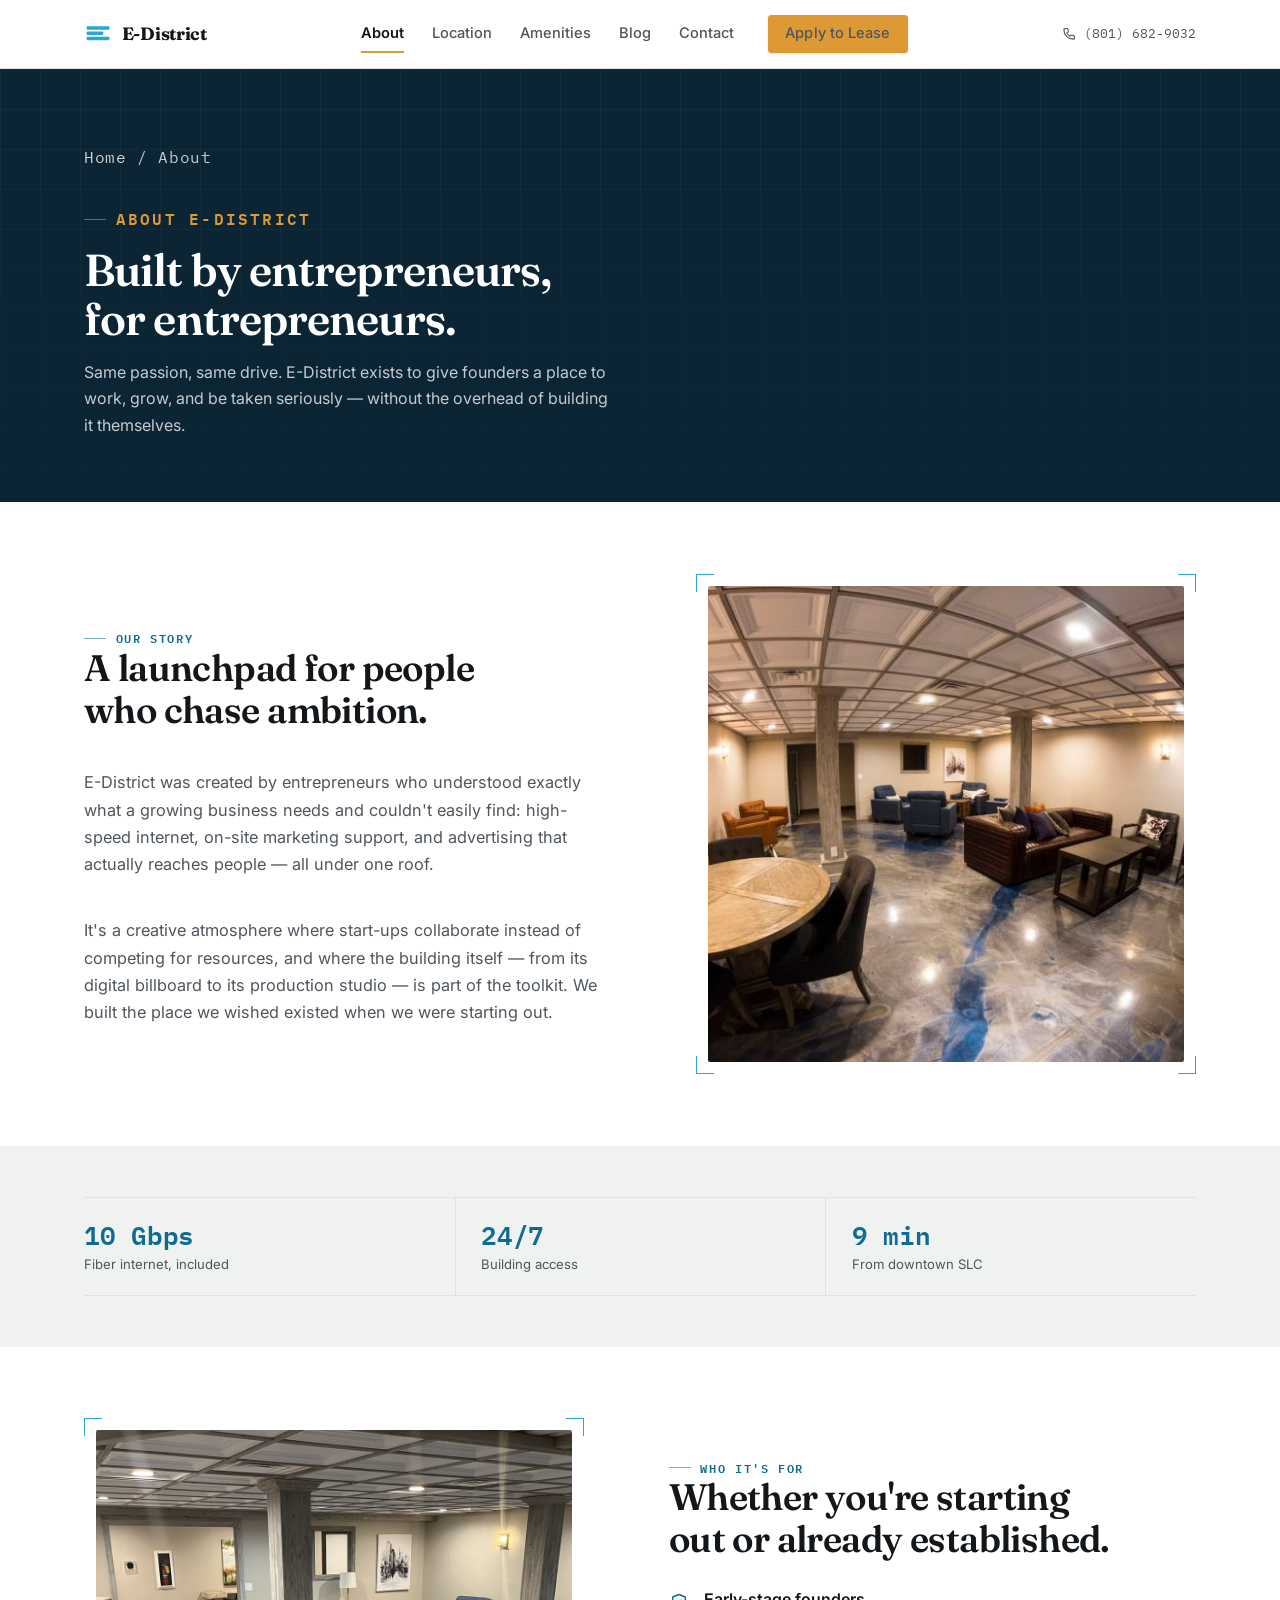
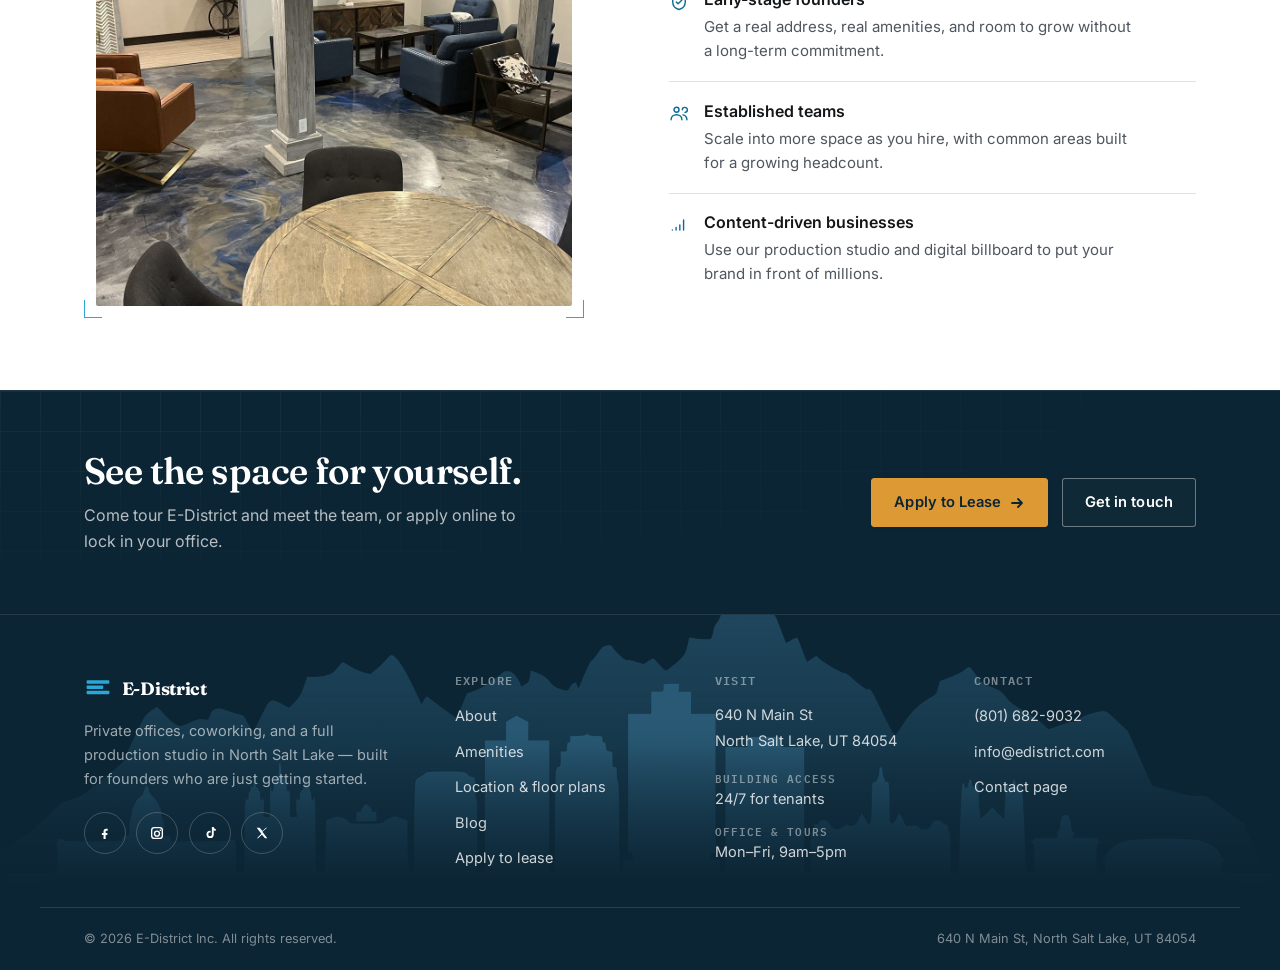
==== commit e5a0b716: "second commit" ====
--- a/about/index.html
+++ b/about/index.html
@@ -16,18 +16,18 @@
   <meta name="twitter:title" content="About Us | E-District">
   <meta name="twitter:description" content="E-District was created by entrepreneurs, for entrepreneurs — a North Salt Lake launchpad with fiber internet, marketing support, and flexible-term office space.">
   <meta name="twitter:image" content="https://edistrict.com/assets/og-image.jpg">
-  <link rel="icon" href="/assets/favicon.svg" type="image/svg+xml">
+  <link rel="icon" href="../assets/favicon.svg" type="image/svg+xml">
   <link rel="preconnect" href="https://fonts.googleapis.com">
   <link rel="preconnect" href="https://fonts.gstatic.com" crossorigin>
-  <link rel="stylesheet" href="/css/styles.css">
-  <script src="/js/analytics.js" defer></script>
+  <link rel="stylesheet" href="../css/styles.css">
+  <script src="../js/analytics.js" defer></script>
 
 </head>
 <body>
   <a class="skip-link" href="#main">Skip to content</a>
   <header class="site-header">
     <div class="wrap nav">
-      <a class="brand" href="/">
+      <a class="brand" href="../index.html">
         <svg class="brand-mark" viewBox="0 0 32 32" aria-hidden="true">
           <rect x="3" y="19" width="26" height="4" rx="1"/>
           <rect x="3" y="13" width="19" height="4" rx="1"/>
@@ -36,11 +36,11 @@
         <span>E-District</span>
       </a>
       <nav class="nav-links" id="nav-links" aria-label="Primary">
-        <a href="/about/" aria-current="page">About</a>
-        <a href="/map/">Location</a>
-        <a href="/amenities/">Amenities</a>
-        <a href="/blog/">Blog</a>
-        <a href="/contact/">Contact</a>
+        <a href="../about/index.html" aria-current="page">About</a>
+        <a href="../map/index.html">Location</a>
+        <a href="../amenities/index.html">Amenities</a>
+        <a href="../blog/index.html">Blog</a>
+        <a href="../contact/index.html">Contact</a>
         <a class="btn btn-sm btn-primary" href="https://7fvinr5e1xg.typeform.com/to/bxV5G1v6" target="_blank" rel="noopener noreferrer">Apply to Lease</a>
         <a class="nav-panel-phone" href="tel:+18016829032"><svg viewBox="0 0 24 24" fill="none" stroke="currentColor" stroke-width="1.8" stroke-linecap="round" stroke-linejoin="round" aria-hidden="true"><path d="M4 5c0-.6.4-1 1-1h3.2c.5 0 .9.3 1 .8l1 4a1 1 0 0 1-.3 1L7.6 11c1 2.3 2.9 4.2 5.2 5.2l1.2-1.3c.3-.3.7-.4 1-.3l4 1c.5.1.8.5.8 1V20c0 .6-.4 1-1 1h-1C9.6 21 3 14.4 3 6V5Z"/></svg>(801) 682-9032</a>
       </nav>
@@ -55,7 +55,7 @@
   <main id="main">
     <section class="page-hero">
       <div class="wrap page-hero-inner">
-        <p class="breadcrumb"><a href="/">Home</a> / About</p>
+        <p class="breadcrumb"><a href="../index.html">Home</a> / About</p>
         <p class="spec">ABOUT E-DISTRICT</p>
         <h1 class="h1 h1-page">Built by entrepreneurs, for entrepreneurs.</h1>
         <p>Same passion, same drive. E-District exists to give founders a place to work, grow, and be taken seriously — without the overhead of building it themselves.</p>
@@ -67,12 +67,11 @@
         <div>
           <p class="spec">OUR STORY</p>
           <h2 class="h2">A launchpad for people who chase ambition.</h2>
-          <p class="lede mt-lg">We started E-District because we had run a company out of a house, then out of a building whose landlord we met twice: once to sign, once to renew. Neither did anything to help the business grow.</p>
-          <p class="lede mt-lg">So we built the opposite. A studio and a billboard on site, because marketing is what a young company can least afford and most needs. Fiber fast enough that nobody thinks about it. Terms short enough to say yes to. And a building where the company two doors down becomes your first customer, your next hire, or the person who tells you which accountant to avoid.</p>
-          <p class="lede mt-lg">We stay involved after the lease is signed. That is the whole point.</p>
+          <p class="lede mt-lg">E-District was created by entrepreneurs who understood exactly what a growing business needs and couldn't easily find: high-speed internet, on-site marketing support, and advertising that actually reaches people — all under one roof.</p>
+          <p class="lede mt-lg">It's a creative atmosphere where start-ups collaborate instead of competing for resources, and where the building itself — from its digital billboard to its production studio — is part of the toolkit. We built the place we wished existed when we were starting out.</p>
         </div>
         <div>
-          <div class="frame split-media"><div class="frame-c2"></div><img src="/assets/amenities-img/lobby.jpg" alt="E-District breakout lounge with modern furniture" loading="lazy" width="900" height="675"></div>
+          <div class="frame split-media"><div class="frame-c2"></div><img src="../assets/amenities-img/lobby.jpg" alt="E-District breakout lounge with modern furniture" loading="lazy" width="900" height="675"></div>
         </div>
       </div>
     </section>
@@ -95,20 +94,20 @@
           <div class="value-list">
             <div class="value-item">
               <svg viewBox="0 0 24 24" fill="none" stroke="currentColor" stroke-width="1.7" stroke-linecap="round" stroke-linejoin="round" aria-hidden="true"><path d="M12 3 4.5 6v6c0 4.6 3.2 7.9 7.5 9 4.3-1.1 7.5-4.4 7.5-9V6L12 3Z"/><path d="m8.7 12 2.2 2.2 4.4-4.4"/></svg>
-              <div><h3>Early-stage founders</h3><p>A real address and real meeting rooms from day one, on a term short enough to say yes to.</p></div>
+              <div><h3>Early-stage founders</h3><p>Get a real address, real amenities, and room to grow without a long-term commitment.</p></div>
             </div>
             <div class="value-item">
               <svg viewBox="0 0 24 24" fill="none" stroke="currentColor" stroke-width="1.7" stroke-linecap="round" stroke-linejoin="round" aria-hidden="true"><circle cx="9" cy="8" r="3"/><path d="M2.5 20c0-3.6 2.9-6 6.5-6s6.5 2.4 6.5 6"/><path d="M16 8.2a3 3 0 1 1 3.2 3M21.5 20c0-2.9-1.9-5.1-4.6-5.8"/></svg>
-              <div><h3>Established teams</h3><p>Take the suite next door as you hire, instead of moving the whole company and starting a new commute.</p></div>
+              <div><h3>Established teams</h3><p>Scale into more space as you hire, with common areas built for a growing headcount.</p></div>
             </div>
             <div class="value-item">
               <svg viewBox="0 0 24 24" fill="none" stroke="currentColor" stroke-width="1.7" stroke-linecap="round" stroke-linejoin="round" aria-hidden="true"><path d="M4 18h.01M8.5 18v-3M13 18v-6M17.5 18V6"/></svg>
-              <div><h3>Content-driven businesses</h3><p>Shoot in the on-site studio and run your brand on the building&#39;s digital billboard — without booking outside space or gear.</p></div>
+              <div><h3>Content-driven businesses</h3><p>Use our production studio and digital billboard to put your brand in front of millions.</p></div>
             </div>
           </div>
         </div>
         <div>
-          <div class="frame split-media"><div class="frame-c2"></div><img src="/assets/common-area.jpg" alt="Furnished common area at E-District" loading="lazy" width="1400" height="1050"></div>
+          <div class="frame split-media"><div class="frame-c2"></div><img src="../assets/common-area.jpg" alt="Furnished common area at E-District" loading="lazy" width="1400" height="1050"></div>
         </div>
       </div>
     </section>
@@ -121,18 +120,18 @@
         </div>
         <div class="cta-band-ctas">
           <a class="btn btn-primary" href="https://7fvinr5e1xg.typeform.com/to/bxV5G1v6" target="_blank" rel="noopener noreferrer">Apply to Lease<svg viewBox="0 0 16 16" fill="none" stroke="currentColor" stroke-width="1.8" stroke-linecap="round" stroke-linejoin="round" aria-hidden="true"><path d="M3 8h10M9 4l4 4-4 4"/></svg></a>
-          <a class="btn btn-outline-light" href="/contact/">Get in touch</a>
+          <a class="btn btn-outline-light" href="../contact/index.html">Get in touch</a>
         </div>
       </div>
     </section>
 
   </main>
   <footer class="site-footer">
-    <img class="footer-skyline" src="/assets/skyline.png" alt="" loading="lazy" width="2000" height="877">
+    <img class="footer-skyline" src="../assets/skyline.png" alt="" loading="lazy" width="2000" height="877">
     <div class="wrap footer-main">
       <div class="footer-grid">
         <div class="footer-brand">
-          <a class="brand" href="/">
+          <a class="brand" href="../index.html">
             <svg class="brand-mark" viewBox="0 0 32 32" aria-hidden="true">
               <rect x="3" y="19" width="26" height="4" rx="1"/>
               <rect x="3" y="13" width="19" height="4" rx="1"/>
@@ -151,11 +150,11 @@
         <div class="footer-col">
           <h2>Explore</h2>
           <ul>
-            <li><a href="/about/">About</a></li>
-            <li><a href="/amenities/">Amenities</a></li>
-            <li><a href="/map/">Location &amp; floor plans</a></li>
-            <li><a href="/blog/">Blog</a></li>
-            <li><a href="/spaces/">Apply to lease</a></li>
+            <li><a href="../about/index.html">About</a></li>
+            <li><a href="../amenities/index.html">Amenities</a></li>
+            <li><a href="../map/index.html">Location &amp; floor plans</a></li>
+            <li><a href="../blog/index.html">Blog</a></li>
+            <li><a href="../spaces/index.html">Apply to lease</a></li>
           </ul>
         </div>
         <div class="footer-col">
@@ -174,7 +173,7 @@
           <ul>
             <li><a href="tel:+18016829032">(801) 682-9032</a></li>
             <li><a href="mailto:info@edistrict.com">info@edistrict.com</a></li>
-            <li><a href="/contact/">Contact page</a></li>
+            <li><a href="../contact/index.html">Contact page</a></li>
           </ul>
         </div>
       </div>
@@ -184,6 +183,6 @@
       <span>640 N Main St, North Salt Lake, UT 84054</span>
     </div>
   </footer>
-  <script src="/js/main.js"></script>
+  <script src="../js/main.js"></script>
 </body>
 </html>
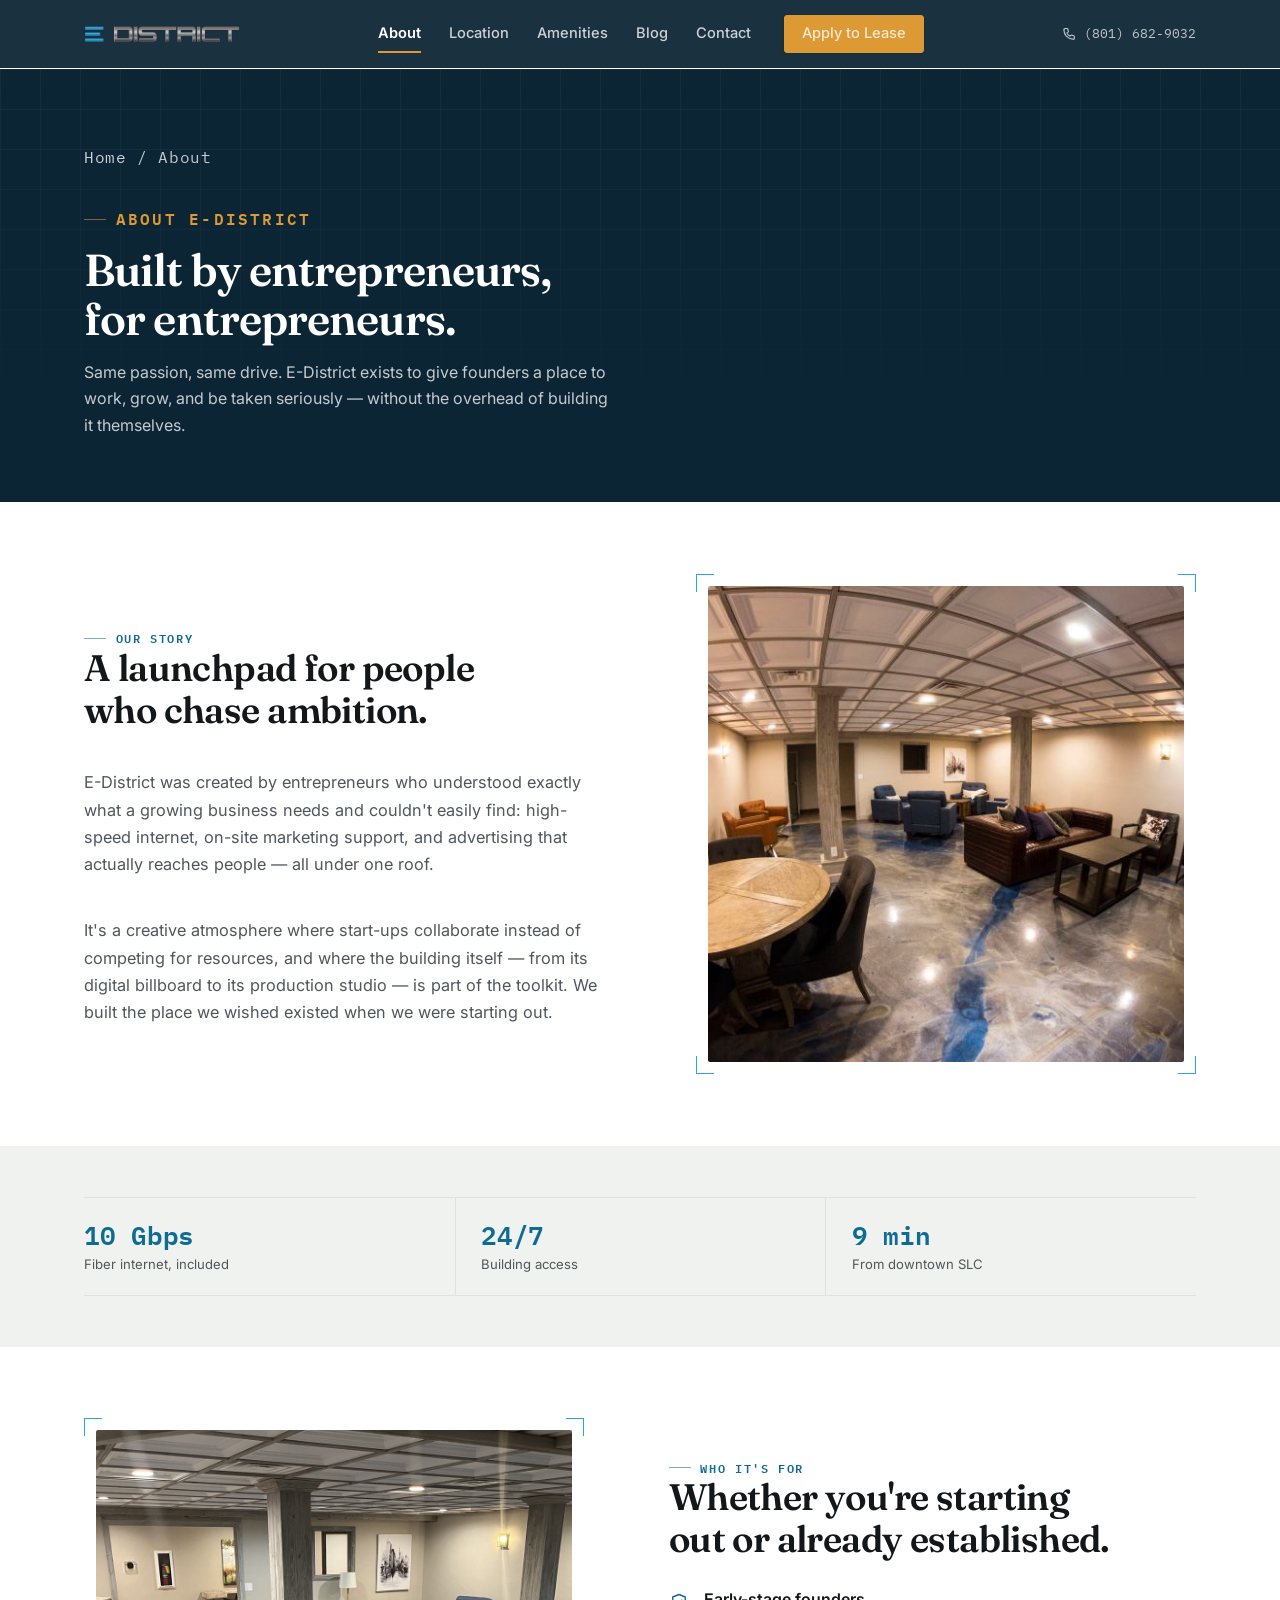
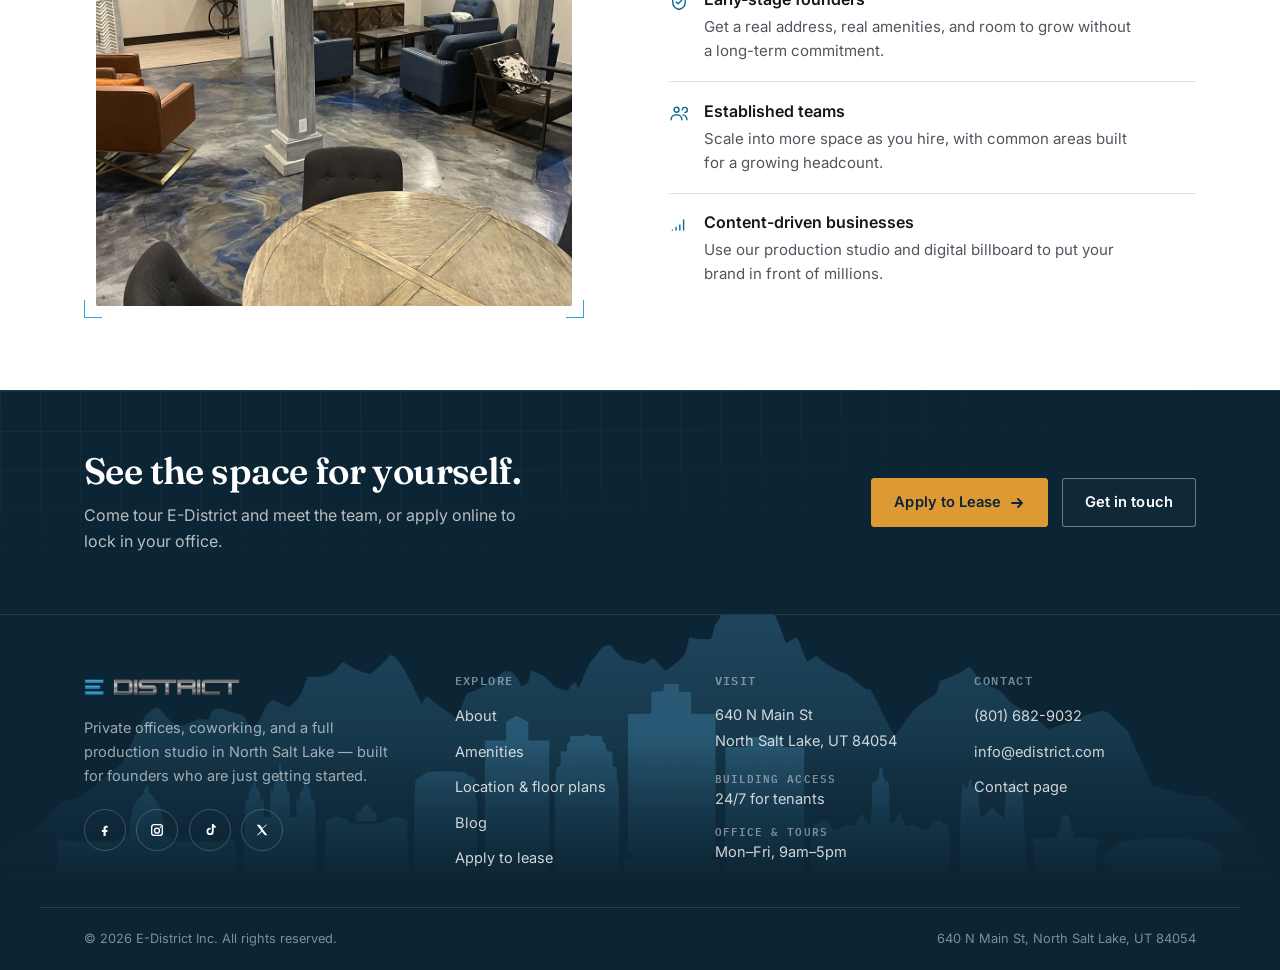
==== commit ec3eb2a5: "3rd commit" ====
--- a/about/index.html
+++ b/about/index.html
@@ -28,12 +28,7 @@
   <header class="site-header">
     <div class="wrap nav">
       <a class="brand" href="../index.html">
-        <svg class="brand-mark" viewBox="0 0 32 32" aria-hidden="true">
-          <rect x="3" y="19" width="26" height="4" rx="1"/>
-          <rect x="3" y="13" width="19" height="4" rx="1"/>
-          <rect x="3" y="7" width="26" height="4" rx="1"/>
-        </svg>
-        <span>E-District</span>
+        <img class="brand-logo" src="../assets/logo.png" alt="E-District" width="192" height="32">
       </a>
       <nav class="nav-links" id="nav-links" aria-label="Primary">
         <a href="../about/index.html" aria-current="page">About</a>
@@ -132,12 +127,7 @@
       <div class="footer-grid">
         <div class="footer-brand">
           <a class="brand" href="../index.html">
-            <svg class="brand-mark" viewBox="0 0 32 32" aria-hidden="true">
-              <rect x="3" y="19" width="26" height="4" rx="1"/>
-              <rect x="3" y="13" width="19" height="4" rx="1"/>
-              <rect x="3" y="7" width="26" height="4" rx="1"/>
-            </svg>
-            <span>E-District</span>
+            <img class="brand-logo" src="../assets/logo.png" alt="E-District" width="192" height="32">
           </a>
           <p>Private offices, coworking, and a full production studio in North Salt Lake — built for founders who are just getting started.</p>
           <div class="footer-social">
--- a/css/styles.css
+++ b/css/styles.css
@@ -827,3 +827,33 @@
 }
 .also-list li strong{ color: var(--ink); font-weight: 600; display: block; }
 .also-list li strong{ margin-bottom: .2rem; }
+
+/* ---------- Brand logo ----------
+   The supplied logo is a metallic wordmark whose highlights wash out on a light
+   ground, so the header takes the brand navy (already used by the hero, CTA band
+   and footer). The footer was navy already and needs no change. */
+.brand-logo{ height: 26px; width: auto; display: block; flex: none; }
+@media (max-width: 560px){ .brand-logo{ height: 22px; } }
+
+.site-header{ border-bottom-color: rgba(255,255,255,.12); }
+.site-header::before{ background: rgba(12,37,52,.94); }
+.site-header.is-scrolled::before{ box-shadow: 0 1px 20px rgba(0,0,0,.38); }
+
+.nav-links a{ color: rgba(255,255,255,.78); }
+.nav-links a:hover{ color: #fff; }
+.nav-links a[aria-current="page"]{ color: #fff; }
+.nav-phone{ color: rgba(255,255,255,.72); }
+.nav-phone:hover{ color: #fff; }
+.nav-toggle span,
+.nav-toggle span::before,
+.nav-toggle span::after{ background: #fff; }
+
+@media (max-width: 900px){
+  /* Panel stays fully opaque — see the .site-header note above about
+     backdrop-filter and fixed descendants. */
+  .nav-links{ background: var(--navy-deep); border-top-color: rgba(255,255,255,.12); }
+  .nav-links a{ color: rgba(255,255,255,.88); border-bottom-color: rgba(255,255,255,.12); }
+  .nav-links a[aria-current="page"]{ color: var(--amber); }
+  .nav-links .nav-panel-phone{ color: rgba(255,255,255,.72); }
+  .nav-links .nav-panel-phone svg{ color: var(--blueprint-bright); }
+}
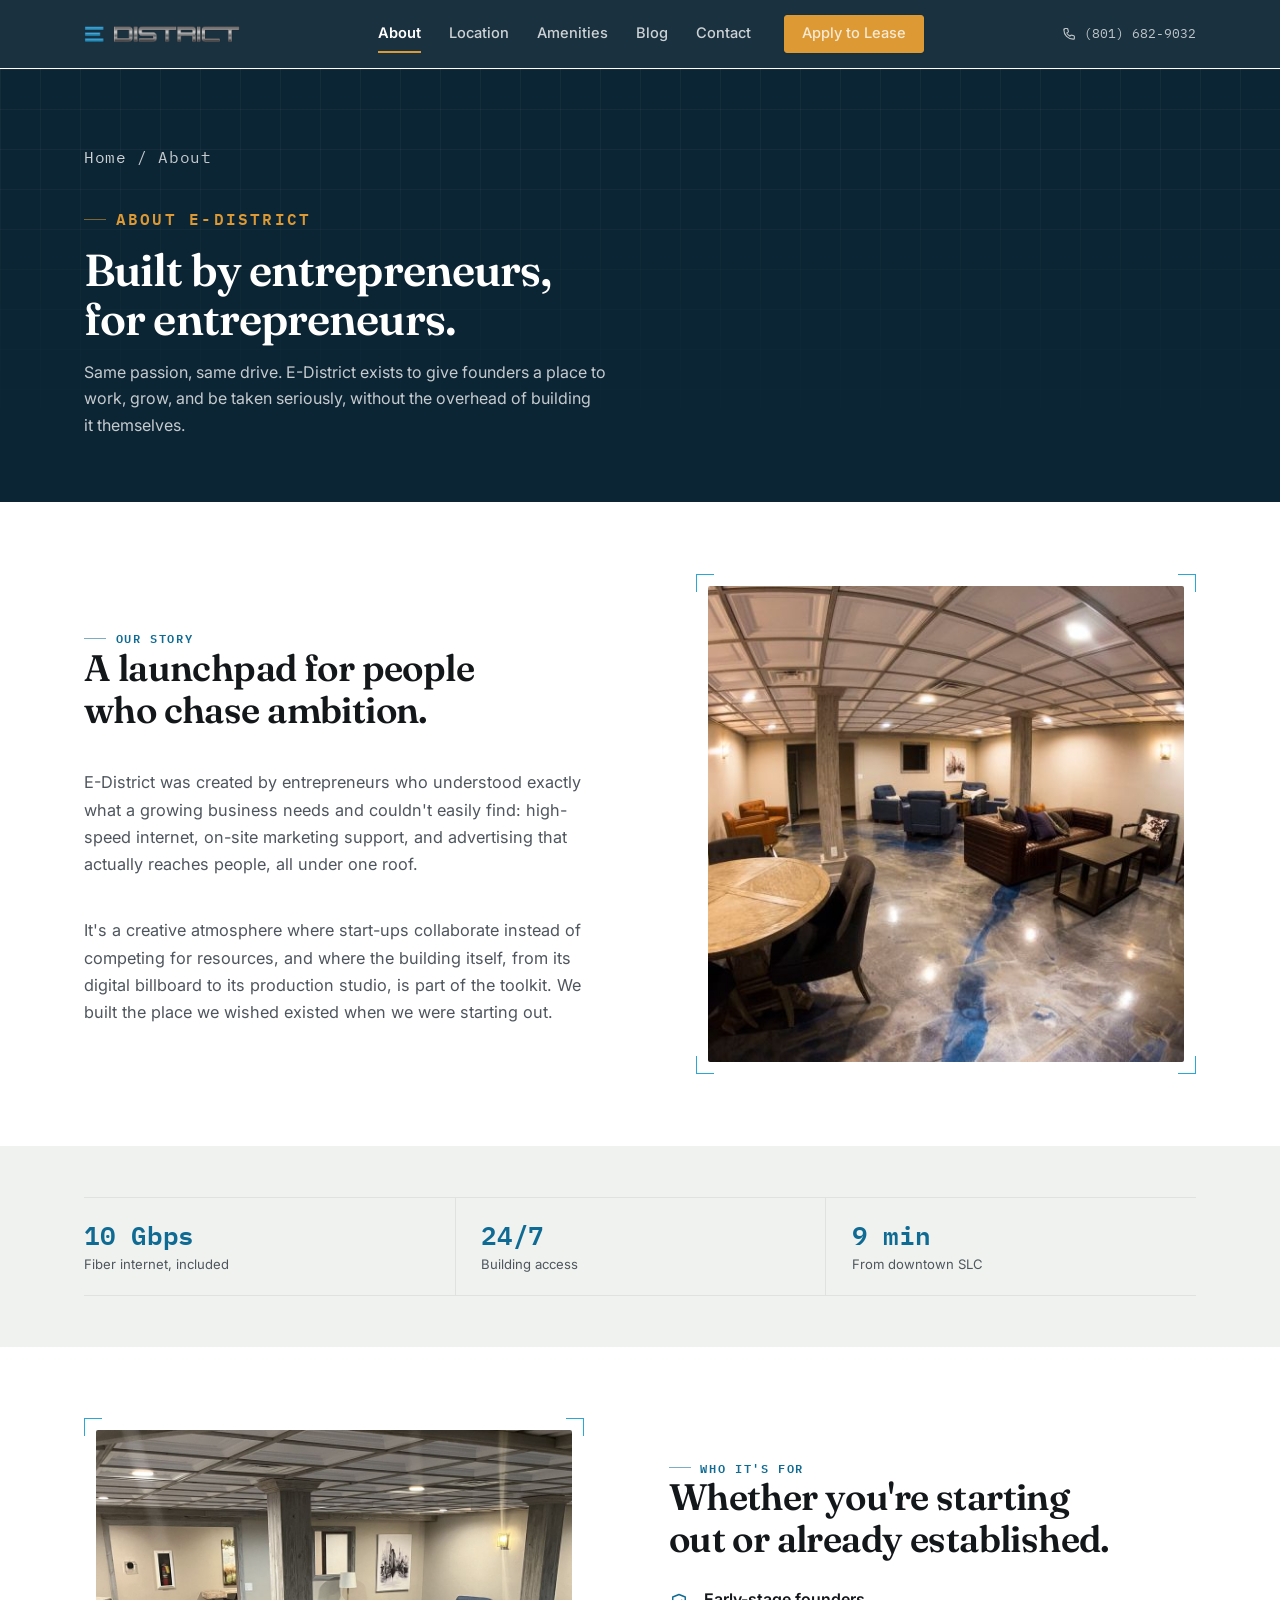
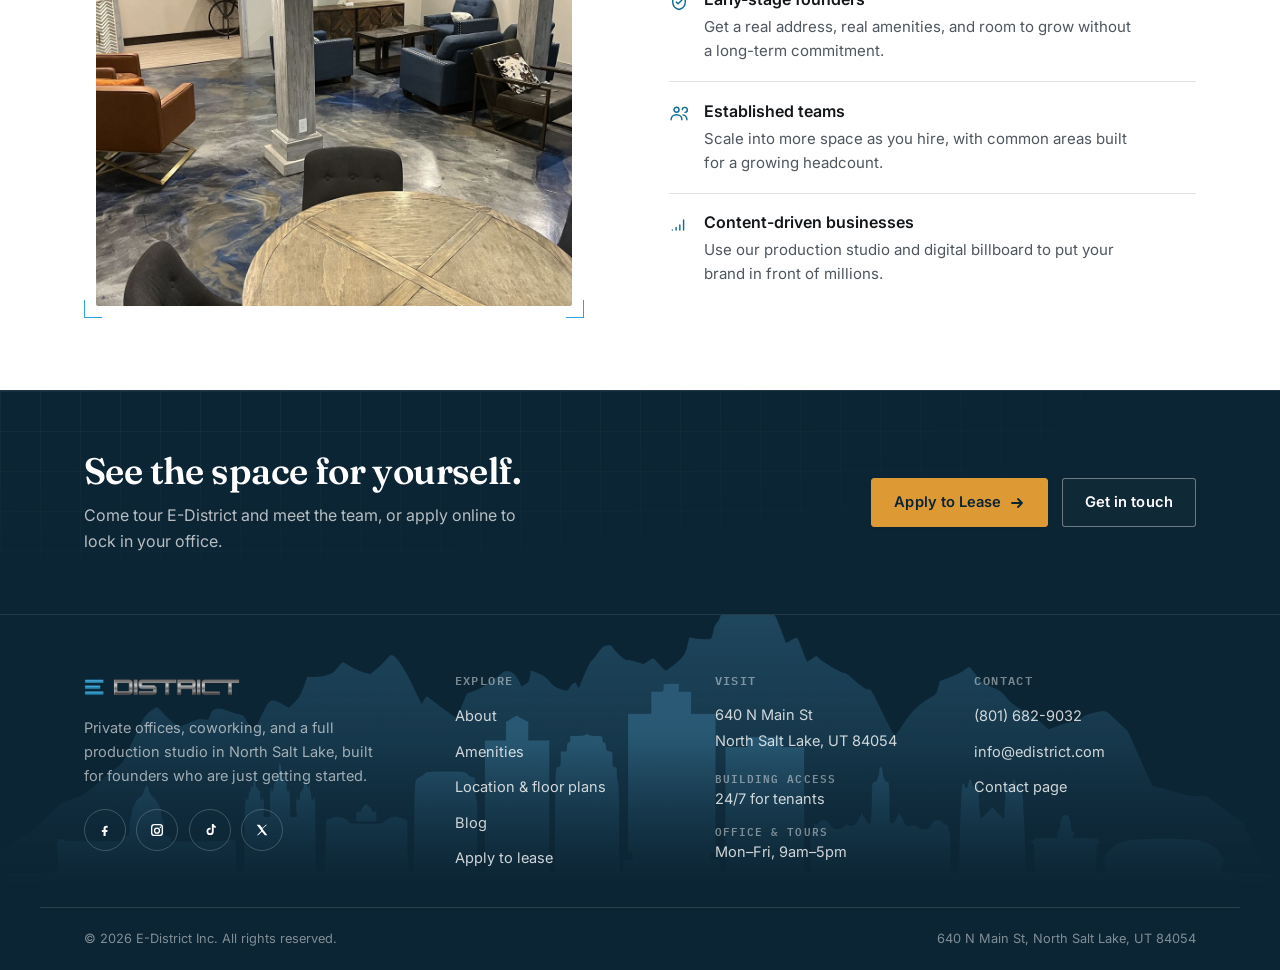
==== commit 2604e12e: "remove dash" ====
--- a/about/index.html
+++ b/about/index.html
@@ -4,17 +4,17 @@
 <meta charset="UTF-8">
   <meta name="viewport" content="width=device-width, initial-scale=1.0">
   <title>About Us | E-District</title>
-  <meta name="description" content="E-District was created by entrepreneurs, for entrepreneurs — a North Salt Lake launchpad with fiber internet, marketing support, and flexible-term office space.">
+  <meta name="description" content="E-District was created by entrepreneurs, for entrepreneurs, a North Salt Lake launchpad with fiber internet, marketing support, and flexible-term office space.">
   <link rel="canonical" href="https://edistrict.com/about/">
   <meta property="og:type" content="website">
   <meta property="og:site_name" content="E-District">
   <meta property="og:title" content="About Us | E-District">
-  <meta property="og:description" content="E-District was created by entrepreneurs, for entrepreneurs — a North Salt Lake launchpad with fiber internet, marketing support, and flexible-term office space.">
+  <meta property="og:description" content="E-District was created by entrepreneurs, for entrepreneurs, a North Salt Lake launchpad with fiber internet, marketing support, and flexible-term office space.">
   <meta property="og:url" content="https://edistrict.com/about/">
   <meta property="og:image" content="https://edistrict.com/assets/og-image.jpg">
   <meta name="twitter:card" content="summary_large_image">
   <meta name="twitter:title" content="About Us | E-District">
-  <meta name="twitter:description" content="E-District was created by entrepreneurs, for entrepreneurs — a North Salt Lake launchpad with fiber internet, marketing support, and flexible-term office space.">
+  <meta name="twitter:description" content="E-District was created by entrepreneurs, for entrepreneurs, a North Salt Lake launchpad with fiber internet, marketing support, and flexible-term office space.">
   <meta name="twitter:image" content="https://edistrict.com/assets/og-image.jpg">
   <link rel="icon" href="../assets/favicon.svg" type="image/svg+xml">
   <link rel="preconnect" href="https://fonts.googleapis.com">
@@ -53,7 +53,7 @@
         <p class="breadcrumb"><a href="../index.html">Home</a> / About</p>
         <p class="spec">ABOUT E-DISTRICT</p>
         <h1 class="h1 h1-page">Built by entrepreneurs, for entrepreneurs.</h1>
-        <p>Same passion, same drive. E-District exists to give founders a place to work, grow, and be taken seriously — without the overhead of building it themselves.</p>
+        <p>Same passion, same drive. E-District exists to give founders a place to work, grow, and be taken seriously, without the overhead of building it themselves.</p>
       </div>
     </section>
 
@@ -62,8 +62,8 @@
         <div>
           <p class="spec">OUR STORY</p>
           <h2 class="h2">A launchpad for people who chase ambition.</h2>
-          <p class="lede mt-lg">E-District was created by entrepreneurs who understood exactly what a growing business needs and couldn't easily find: high-speed internet, on-site marketing support, and advertising that actually reaches people — all under one roof.</p>
-          <p class="lede mt-lg">It's a creative atmosphere where start-ups collaborate instead of competing for resources, and where the building itself — from its digital billboard to its production studio — is part of the toolkit. We built the place we wished existed when we were starting out.</p>
+          <p class="lede mt-lg">E-District was created by entrepreneurs who understood exactly what a growing business needs and couldn't easily find: high-speed internet, on-site marketing support, and advertising that actually reaches people, all under one roof.</p>
+          <p class="lede mt-lg">It's a creative atmosphere where start-ups collaborate instead of competing for resources, and where the building itself, from its digital billboard to its production studio, is part of the toolkit. We built the place we wished existed when we were starting out.</p>
         </div>
         <div>
           <div class="frame split-media"><div class="frame-c2"></div><img src="../assets/amenities-img/lobby.jpg" alt="E-District breakout lounge with modern furniture" loading="lazy" width="900" height="675"></div>
@@ -129,7 +129,7 @@
           <a class="brand" href="../index.html">
             <img class="brand-logo" src="../assets/logo.png" alt="E-District" width="192" height="32">
           </a>
-          <p>Private offices, coworking, and a full production studio in North Salt Lake — built for founders who are just getting started.</p>
+          <p>Private offices, coworking, and a full production studio in North Salt Lake, built for founders who are just getting started.</p>
           <div class="footer-social">
           <a href="https://www.facebook.com/EDistrictUtah/" target="_blank" rel="noopener noreferrer" aria-label="E-District on Facebook"><svg viewBox="0 0 24 24"><path d="M14.5 8.5H16V5.7c-.3 0-1.2-.1-2.3-.1-2.3 0-3.9 1.4-3.9 4v2.4H7.3v3.1h2.5V21h3.2v-5.9h2.4l.4-3.1h-2.8V10c0-.9.2-1.5 1.5-1.5Z"/></svg></a>
           <a href="https://www.instagram.com/edistrictoffices" target="_blank" rel="noopener noreferrer" aria-label="E-District on Instagram"><svg viewBox="0 0 24 24"><path d="M8 3h8a5 5 0 0 1 5 5v8a5 5 0 0 1-5 5H8a5 5 0 0 1-5-5V8a5 5 0 0 1 5-5Zm0 2a3 3 0 0 0-3 3v8a3 3 0 0 0 3 3h8a3 3 0 0 0 3-3V8a3 3 0 0 0-3-3H8Zm4 3.3A4.7 4.7 0 1 1 7.3 13 4.7 4.7 0 0 1 12 8.3Zm0 2A2.7 2.7 0 1 0 14.7 13 2.7 2.7 0 0 0 12 10.3Zm5-3.6a1.1 1.1 0 1 1-1.1 1.1 1.1 1.1 0 0 1 1.1-1.1Z"/></svg></a>
